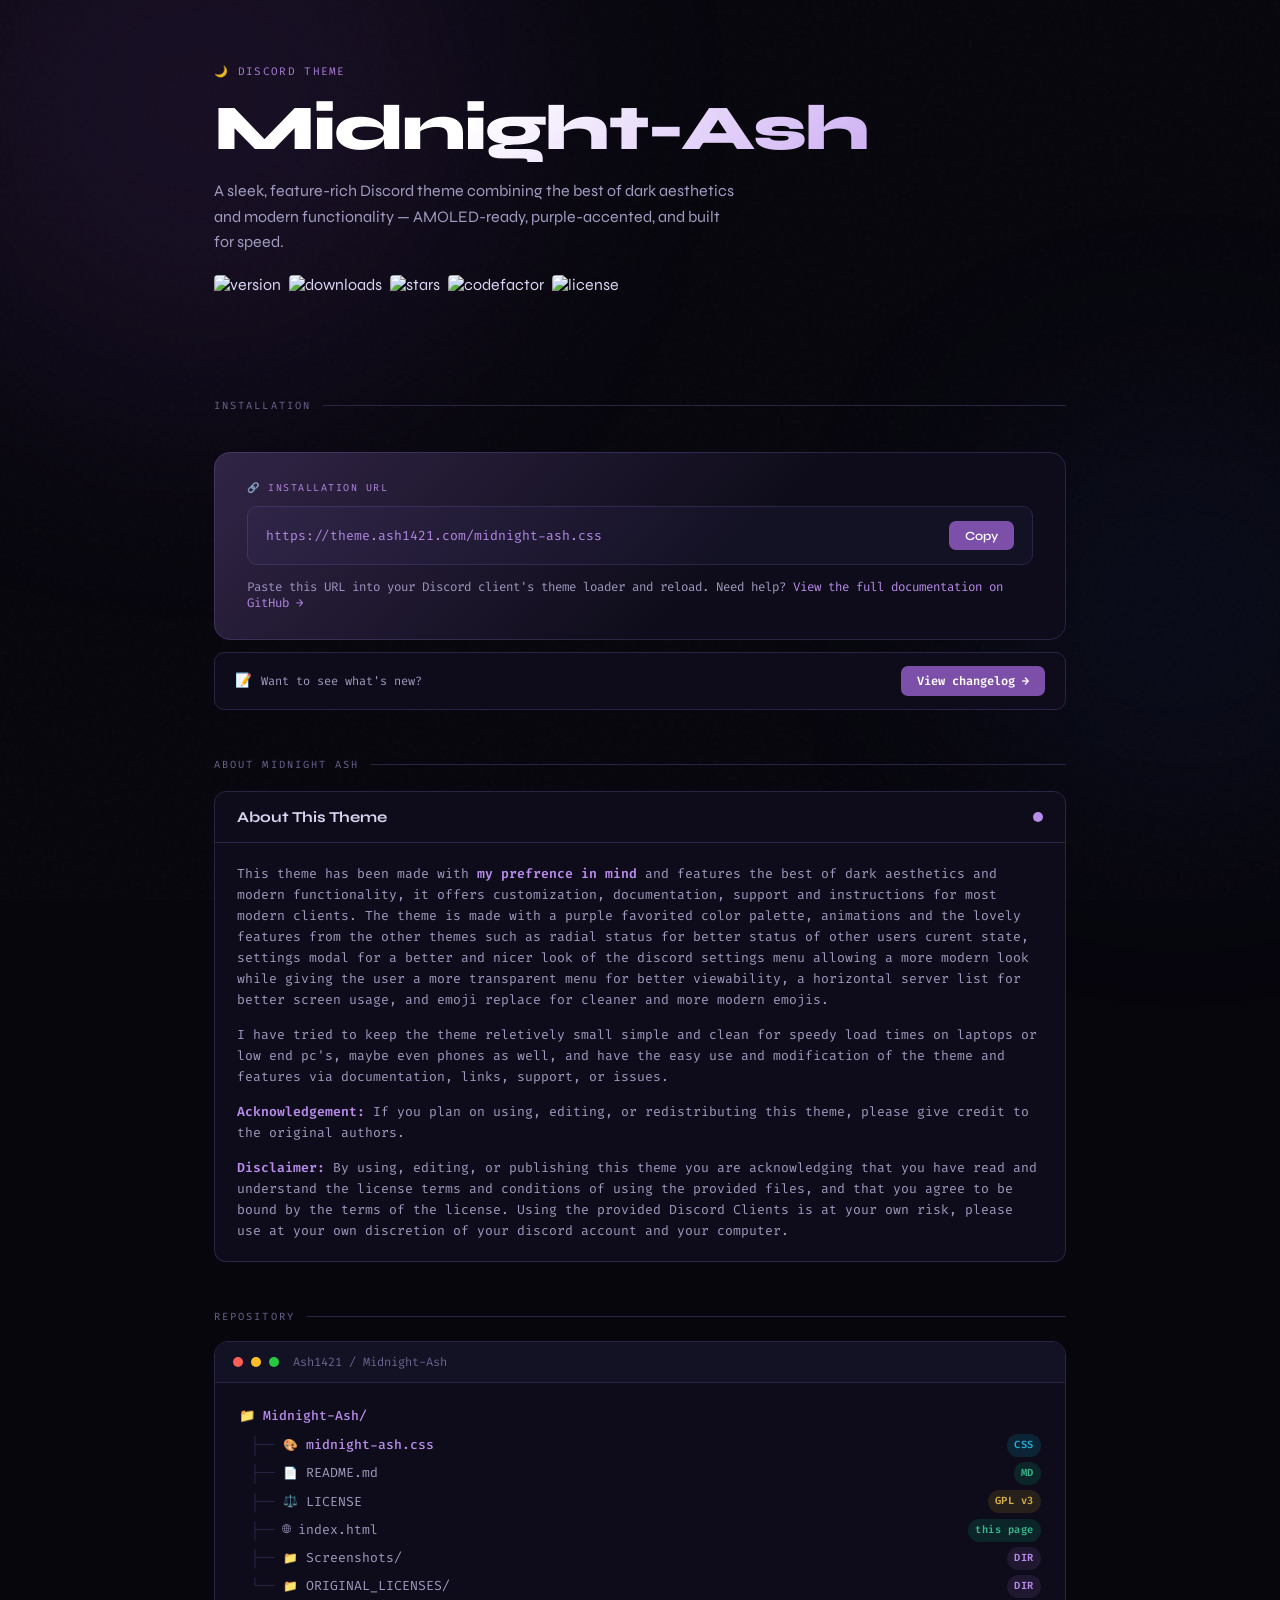
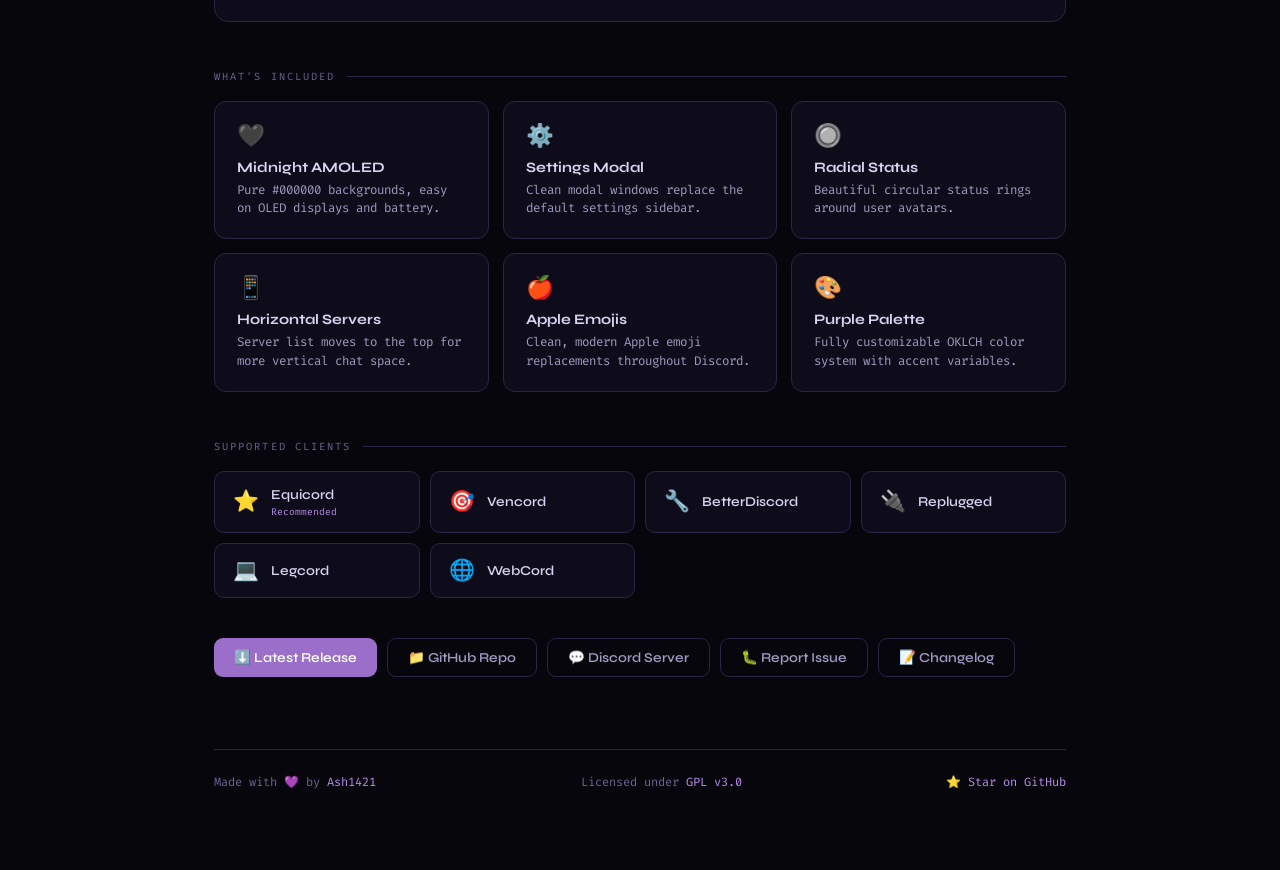
==== index.html @ 0a9e6f9b "Release - V5.8.31" ====
<!doctype html>
<html lang="en">
	<head>
		<meta charset="UTF-8" />
		<meta name="viewport" content="width=device-width, initial-scale=1.0" />
		<title>🌙 Midnight-Ash</title>
		<link rel="icon" type="image/ico" href="assets/favicon.ico" />
		<meta property="og:title" content="🌙 Midnight-Ash — Discord Theme" />
		<meta
			property="og:description"
			content="A sleek, feature-rich Discord theme combining the best of dark aesthetics and modern functionality."
		/>
		<meta name="theme-color" content="#7c50a8" />
		<link rel="preconnect" href="https://fonts.googleapis.com" />
		<link
			href="https://fonts.googleapis.com/css2?family=Syne:wght@400;600;700;800&family=Fira+Code:wght@300;400;500&display=swap"
			rel="stylesheet"
		/>
		<link rel="stylesheet" href="assets/css/index.css" />
	</head>
	<body>
		<div class="glow-orb a"></div>
		<div class="glow-orb b"></div>

		<div class="wrap">
			<header>
				<span class="tag">🌙 Discord Theme</span>
				<h1>Midnight-Ash</h1>
				<p class="subtitle">
					A sleek, feature-rich Discord theme combining the best of dark
					aesthetics and modern functionality — AMOLED-ready, purple-accented,
					and built for speed.
				</p>
				<div class="badges">
					<img
						src="https://img.shields.io/github/v/release/Ash1421/Midnight-Ash?style=for-the-badge&label=Latest%20Version&labelColor=1c1917&color=6829B1&logo=github&logoColor=white"
						alt="version"
					/>
					<img
						src="https://img.shields.io/github/downloads/Ash1421/Midnight-Ash/total?style=for-the-badge&labelColor=1c1917&color=6829B1&label=Total%20Downloads&logo=github&logoColor=white"
						alt="downloads"
					/>
					<img
						src="https://img.shields.io/github/stars/Ash1421/Midnight-Ash?style=for-the-badge&labelColor=1c1917&color=6829B1&logo=github&logoColor=white"
						alt="stars"
					/>
					<img
						src="https://img.shields.io/codefactor/grade/github/ash1421/midnight-ash?style=for-the-badge&labelColor=1c1917&color=6829B1&logo=codefactor&logoColor=white"
						alt="codefactor"
					/>
					<img
						src="https://img.shields.io/badge/License-GPL%20v3.0-6829B1.svg?style=for-the-badge&labelColor=1c1917&logo=gnu&logoColor=white"
						alt="license"
					/>
				</div>
			</header>

			<div class="section-head">Installation</div>
			<div class="install-box">
				<div class="install-label">🔗 Installation URL</div>
				<div class="install-url">
					<code id="url-text">https://theme.ash1421.com/midnight-ash.css</code>
					<button class="copy-btn" id="copyBtn">Copy</button>
				</div>
				<p class="install-help">
					Paste this URL into your Discord client's theme loader and reload.
					Need help?
					<a href="https://github.com/Ash1421/Midnight-Ash" target="_blank"
						>View the full documentation on GitHub →</a
					>
				</p>
			</div>

			<div class="changelog-strip">
				<div class="changelog-strip-left">
					<span class="icon">📝</span>
					<span>Want to see what's new?</span>
				</div>
				<a
					class="changelog-btn"
					href="https://github.com/Ash1421/Midnight-Ash#-changelog"
					target="_blank"
					>View changelog →</a
				>
			</div>

			<div class="section-head">About Midnight Ash</div>
			<div class="about-card">
				<div class="about-header">
					<span>About This Theme</span>
					<div class="status-dot"></div>
				</div>
				<div class="about-body">
					<p>
						This theme has been made with <strong>my prefrence in mind</strong> and features the
						best of dark aesthetics and modern functionality, it offers
						customization, documentation, support and instructions for most
						modern clients. The theme is made with a purple favorited color
						palette, animations and the lovely features from the other
						themes such as radial status for better status of other users curent
						state, settings modal for a better and nicer look of the discord
						settings menu allowing a more modern look while giving the user a
						more transparent menu for better viewability, a horizontal server
						list for better screen usage, and emoji replace for cleaner and more
						modern emojis.
					</p>
					<p>
						I have tried to keep the theme reletively small simple and clean for
						speedy load times on laptops or low end pc's, maybe even phones as
						well, and have the easy use and modification of the theme and
						features via documentation, links, support, or issues.
					</p>
					<p>
						<strong>Acknowledgement:</strong> If you plan on using, editing, or
						redistributing this theme, please give credit to the original
						authors.
					</p>
					<p>
						<strong>Disclaimer:</strong> By using, editing, or publishing this
						theme you are acknowledging that you have read and understand the
						license terms and conditions of using the provided files, and that
						you agree to be bound by the terms of the license. Using the
						provided Discord Clients is at your own risk, please use at your own
						discretion of your discord account and your computer.
					</p>
				</div>
			</div>

			<div class="section-head">Repository</div>
			<div class="filetree">
				<div class="filetree-bar">
					<div class="dot r"></div>
					<div class="dot y"></div>
					<div class="dot g"></div>
					<span class="filetree-title">Ash1421 / Midnight-Ash</span>
				</div>
				<div class="tree">
					<div class="tree-root">📁 Midnight-Ash/</div>
					<div class="tree-indent">
						<div class="tree-item file-main">
							<span class="tree-line">├──</span>
							<span class="icon">🎨</span>
							<a
								href="https://theme.ash1421.com/midnight-ash.css"
								target="_blank"
								>midnight-ash.css</a
							>
							<span class="file-badge css">CSS</span>
						</div>
						<div class="tree-item">
							<span class="tree-line">├──</span>
							<span class="icon">📄</span>
							<a
								href="https://github.com/Ash1421/Midnight-Ash/blob/main/README.md"
								target="_blank"
								>README.md</a
							>
							<span class="file-badge md">MD</span>
						</div>
						<div class="tree-item">
							<span class="tree-line">├──</span>
							<span class="icon">⚖️</span>
							<a
								href="https://github.com/Ash1421/Midnight-Ash/blob/main/LICENSE"
								target="_blank"
								>LICENSE</a
							>
							<span class="file-badge txt">GPL v3</span>
						</div>
						<div class="tree-item">
							<span class="tree-line">├──</span>
							<span class="icon">🌐</span>
							<span>index.html</span>
							<span class="file-badge md">this page</span>
						</div>
						<div class="tree-item">
							<span class="tree-line">├──</span>
							<span class="icon">📁</span>
							<a
								href="https://github.com/Ash1421/Midnight-Ash/tree/main/Screenshots"
								target="_blank"
								>Screenshots/</a
							>
							<span class="file-badge dir">DIR</span>
						</div>
						<div class="tree-item">
							<span class="tree-line">└──</span>
							<span class="icon">📁</span>
							<a
								href="https://github.com/Ash1421/Midnight-Ash/tree/main/ORIGINAL_LICENSES"
								target="_blank"
								>ORIGINAL_LICENSES/</a
							>
							<span class="file-badge dir">DIR</span>
						</div>
					</div>
				</div>
			</div>

			<div class="section-head">What's Included</div>
			<div class="features">
				<div class="feature-card">
					<div class="feature-icon">🖤</div>
					<div class="feature-name">Midnight AMOLED</div>
					<div class="feature-desc">
						Pure #000000 backgrounds, easy on OLED displays and battery.
					</div>
				</div>
				<div class="feature-card">
					<div class="feature-icon">⚙️</div>
					<div class="feature-name">Settings Modal</div>
					<div class="feature-desc">
						Clean modal windows replace the default settings sidebar.
					</div>
				</div>
				<div class="feature-card">
					<div class="feature-icon">🔘</div>
					<div class="feature-name">Radial Status</div>
					<div class="feature-desc">
						Beautiful circular status rings around user avatars.
					</div>
				</div>
				<div class="feature-card">
					<div class="feature-icon">📱</div>
					<div class="feature-name">Horizontal Servers</div>
					<div class="feature-desc">
						Server list moves to the top for more vertical chat space.
					</div>
				</div>
				<div class="feature-card">
					<div class="feature-icon">🍎</div>
					<div class="feature-name">Apple Emojis</div>
					<div class="feature-desc">
						Clean, modern Apple emoji replacements throughout Discord.
					</div>
				</div>
				<div class="feature-card">
					<div class="feature-icon">🎨</div>
					<div class="feature-name">Purple Palette</div>
					<div class="feature-desc">
						Fully customizable OKLCH color system with accent variables.
					</div>
				</div>
			</div>

			<div class="section-head">Supported Clients</div>
			<div class="clients">
				<a class="client-card" href="https://equicord.org/" target="_blank">
					<span class="client-icon">⭐</span>
					<div>
						<div class="client-name">Equicord</div>
						<div class="client-rec">Recommended</div>
					</div>
				</a>
				<a class="client-card" href="https://vencord.dev/" target="_blank">
					<span class="client-icon">🎯</span>
					<div>
						<div class="client-name">Vencord</div>
					</div>
				</a>
				<a
					class="client-card"
					href="https://betterdiscord.app/"
					target="_blank"
				>
					<span class="client-icon">🔧</span>
					<div>
						<div class="client-name">BetterDiscord</div>
					</div>
				</a>
				<a class="client-card" href="https://replugged.dev/" target="_blank">
					<span class="client-icon">🔌</span>
					<div>
						<div class="client-name">Replugged</div>
					</div>
				</a>
				<a class="client-card" href="https://legcord.app/" target="_blank">
					<span class="client-icon">💻</span>
					<div>
						<div class="client-name">Legcord</div>
					</div>
				</a>
				<a
					class="client-card"
					href="https://github.com/SpacingBat3/WebCord"
					target="_blank"
				>
					<span class="client-icon">🌐</span>
					<div>
						<div class="client-name">WebCord</div>
					</div>
				</a>
			</div>

			<div class="links">
				<a
					class="btn primary"
					href="https://github.com/Ash1421/Midnight-Ash/releases/latest"
					>⬇️ Latest Release</a
				>
				<a class="btn ghost" href="https://github.com/Ash1421/Midnight-Ash"
					>📁 GitHub Repo</a
				>
				<a class="btn ghost" href="https://rb.ash1421.com/discord"
					>💬 Discord Server</a
				>
				<a
					class="btn ghost"
					href="https://github.com/Ash1421/Midnight-Ash/issues/new"
					>🐛 Report Issue</a
				>
				<a
					class="btn ghost"
					href="https://github.com/Ash1421/Midnight-Ash#-changelog"
					>📝 Changelog</a
				>
			</div>

			<footer>
				<span
					>Made with 💜 by
					<a href="https://github.com/Ash1421">Ash1421</a></span
				>
				<span
					>Licensed under
					<a href="https://github.com/Ash1421/Midnight-Ash/blob/main/LICENSE"
						>GPL v3.0</a
					></span
				>
				<a href="https://github.com/Ash1421/Midnight-Ash">⭐ Star on GitHub</a>
			</footer>
		</div>

		<script src="assets/js/index.js"></script>
	</body>
</html>
---- assets/css/index.css ----
*,
*::before,
*::after {
	box-sizing: border-box;
	margin: 0;
	padding: 0;
}

:root {
	--bg: #07060d;
	--bg2: #0e0c1a;
	--bg3: #131124;
	--surface: #1a1730;
	--border: #2a2545;
	--p1: oklch(72% 0.14 305);
	--p2: oklch(62% 0.14 305);
	--p3: oklch(52% 0.14 305);
	--dim: #6b6490;
	--text: #d8d3f0;
	--text2: #a09bc0;
	--green: oklch(70% 0.13 165);
	--yellow: oklch(78% 0.13 88);
	--blue: oklch(70% 0.12 220);
}

html {
	scroll-behavior: smooth;
}

body {
	background: var(--bg);
	color: var(--text);
	font-family: "Syne", sans-serif;
	min-height: 100vh;
	overflow-x: hidden;
}

body::before {
	content: "";
	position: fixed;
	inset: 0;
	background-image: url("data:image/svg+xml,%3Csvg viewBox='0 0 256 256' xmlns='http://www.w3.org/2000/svg'%3E%3Cfilter id='n'%3E%3CfeTurbulence type='fractalNoise' baseFrequency='0.9' numOctaves='4' stitchTiles='stitch'/%3E%3C/filter%3E%3Crect width='100%25' height='100%25' filter='url(%23n)' opacity='0.04'/%3E%3C/svg%3E");
	pointer-events: none;
	z-index: 0;
	opacity: 0.6;
}

.glow-orb {
	position: fixed;
	border-radius: 50%;
	filter: blur(120px);
	pointer-events: none;
	z-index: 0;
}
.glow-orb.a {
	width: 600px;
	height: 600px;
	background: oklch(55% 0.18 305 / 0.12);
	top: -200px;
	left: -100px;
	animation: drift 14s ease-in-out infinite alternate;
}
.glow-orb.b {
	width: 400px;
	height: 400px;
	background: oklch(50% 0.15 260 / 0.08);
	bottom: 10%;
	right: -100px;
	animation: drift 18s ease-in-out infinite alternate-reverse;
}
@keyframes drift {
	from {
		transform: translate(0, 0);
	}
	to {
		transform: translate(40px, 30px);
	}
}

.wrap {
	position: relative;
	z-index: 1;
	max-width: 900px;
	margin: 0 auto;
	padding: 0 24px 80px;
}

header {
	padding: 64px 0 48px;
	display: flex;
	flex-direction: column;
	gap: 16px;
	animation: fadeUp 0.7s ease both;
}
.tag {
	font-family: "Fira Code", monospace;
	font-size: 11px;
	letter-spacing: 0.12em;
	color: var(--p1);
	text-transform: uppercase;
	opacity: 0.9;
}
h1 {
	font-size: clamp(2.4rem, 6vw, 4rem);
	font-weight: 800;
	line-height: 1.05;
	letter-spacing: -0.03em;
	background: linear-gradient(135deg, #fff 30%, var(--p1) 100%);
	-webkit-background-clip: text;
	-webkit-text-fill-color: transparent;
	background-clip: text;
}
.subtitle {
	color: var(--text2);
	font-size: 1rem;
	font-weight: 400;
	max-width: 520px;
	line-height: 1.6;
}

.badges {
	display: flex;
	flex-wrap: wrap;
	gap: 8px;
	margin-top: 4px;
	animation: fadeUp 0.7s 0.1s ease both;
}
.badges img {
	height: 28px;
	border-radius: 4px;
}

.install-box {
	background: var(--bg2);
	border: 1px solid var(--border);
	border-radius: 16px;
	padding: 28px 32px;
	margin: 40px 0 12px;
	position: relative;
	animation: fadeUp 0.7s 0.2s ease both;
}
.install-box::before {
	content: "";
	position: absolute;
	inset: -1px;
	border-radius: 16px;
	background: linear-gradient(135deg, var(--p2) 0%, transparent 60%);
	opacity: 0.25;
	pointer-events: none;
}
.install-label {
	font-family: "Fira Code", monospace;
	font-size: 10px;
	letter-spacing: 0.15em;
	color: var(--p1);
	text-transform: uppercase;
	margin-bottom: 12px;
}
.install-url {
	display: flex;
	align-items: center;
	gap: 12px;
	background: var(--bg3);
	border: 1px solid var(--border);
	border-radius: 10px;
	padding: 14px 18px;
}
.install-url code {
	font-family: "Fira Code", monospace;
	font-size: 0.82rem;
	color: var(--p1);
	flex: 1;
	word-break: break-all;
}
.copy-btn {
	background: var(--p3);
	color: #fff;
	border: none;
	border-radius: 7px;
	padding: 7px 16px;
	font-family: "Syne", sans-serif;
	font-size: 0.78rem;
	font-weight: 600;
	cursor: pointer;
	transition:
		background 0.2s,
		transform 0.1s;
	white-space: nowrap;
}
.copy-btn:hover {
	background: var(--p2);
	transform: translateY(-1px);
}
.copy-btn:active {
	transform: translateY(0);
}
.copy-btn.copied {
	background: var(--green);
}
.install-help {
	margin-top: 14px;
	font-size: 0.78rem;
	color: var(--text2);
	font-family: "Fira Code", monospace;
}
.install-help a {
	color: var(--p1);
	text-decoration: none;
}
.install-help a:hover {
	text-decoration: underline;
}

.changelog-strip {
	background: var(--bg2);
	border: 1px solid var(--border);
	border-radius: 10px;
	padding: 13px 20px;
	margin-bottom: 40px;
	display: flex;
	align-items: center;
	justify-content: space-between;
	gap: 12px;
	flex-wrap: wrap;
	animation: fadeUp 0.7s 0.22s ease both;
}
.changelog-strip-left {
	display: flex;
	align-items: center;
	gap: 9px;
	font-family: "Fira Code", monospace;
	font-size: 0.75rem;
	color: var(--text2);
}
.changelog-strip-left span.icon {
	font-size: 0.85rem;
}
.changelog-btn {
	background: var(--p3);
	color: #fff;
	border: none;
	border-radius: 7px;
	padding: 7px 16px;
	font-family: "Fira Code", monospace;
	font-size: 0.75rem;
	font-weight: 600;
	cursor: pointer;
	text-decoration: none;
	white-space: nowrap;
	transition:
		background 0.2s,
		transform 0.1s;
	display: inline-block;
}
.changelog-btn:hover {
	background: var(--p2);
	transform: translateY(-1px);
}
.changelog-btn:active {
	transform: translateY(0);
}

.section-head {
	font-size: 0.65rem;
	font-family: "Fira Code", monospace;
	letter-spacing: 0.2em;
	text-transform: uppercase;
	color: var(--dim);
	margin: 48px 0 18px;
	display: flex;
	align-items: center;
	gap: 12px;
}
.section-head::after {
	content: "";
	flex: 1;
	height: 1px;
	background: var(--border);
}

.filetree {
	background: var(--bg2);
	border: 1px solid var(--border);
	border-radius: 14px;
	overflow: hidden;
	animation: fadeUp 0.7s 0.25s ease both;
}
.filetree-bar {
	background: var(--bg3);
	border-bottom: 1px solid var(--border);
	padding: 12px 18px;
	display: flex;
	align-items: center;
	gap: 8px;
}
.dot {
	width: 10px;
	height: 10px;
	border-radius: 50%;
}
.dot.r {
	background: #ff5f57;
}
.dot.y {
	background: #ffbd2e;
}
.dot.g {
	background: #28c840;
}
.filetree-title {
	font-family: "Fira Code", monospace;
	font-size: 0.75rem;
	color: var(--dim);
	margin-left: 6px;
}
.tree {
	padding: 20px 24px;
	font-family: "Fira Code", monospace;
	font-size: 0.82rem;
	line-height: 2;
}
.tree-root {
	color: var(--p1);
	font-weight: 500;
	margin-bottom: 2px;
}
.tree-indent {
	padding-left: 12px;
}
.tree-item {
	display: flex;
	align-items: center;
	gap: 8px;
	padding: 1px 0;
	color: var(--text2);
	transition: color 0.15s;
}
.tree-item:hover {
	color: var(--text);
}
.tree-item .icon {
	font-size: 0.9em;
}
.tree-item.file-main {
	color: var(--p1);
	font-weight: 500;
}
.tree-line {
	color: var(--border);
	user-select: none;
}
.tree-item a {
	color: inherit;
	text-decoration: none;
}
.tree-item a:hover {
	text-decoration: underline;
}
.file-badge {
	font-size: 0.65rem;
	padding: 1px 7px;
	border-radius: 20px;
	margin-left: auto;
	font-weight: 600;
	letter-spacing: 0.05em;
}
.file-badge.css {
	background: oklch(55% 0.15 215 / 0.2);
	color: var(--blue);
}
.file-badge.md {
	background: oklch(55% 0.13 165 / 0.2);
	color: var(--green);
}
.file-badge.txt {
	background: oklch(55% 0.1 88 / 0.2);
	color: var(--yellow);
}
.file-badge.dir {
	background: oklch(55% 0.14 305 / 0.15);
	color: var(--p1);
}

.features {
	display: grid;
	grid-template-columns: repeat(auto-fill, minmax(240px, 1fr));
	gap: 14px;
	animation: fadeUp 0.7s 0.3s ease both;
}
.feature-card {
	background: var(--bg2);
	border: 1px solid var(--border);
	border-radius: 12px;
	padding: 20px 22px;
	transition:
		border-color 0.2s,
		transform 0.2s;
}
.feature-card:hover {
	border-color: var(--p3);
	transform: translateY(-2px);
}
.feature-icon {
	font-size: 1.4rem;
	margin-bottom: 10px;
}
.feature-name {
	font-weight: 700;
	font-size: 0.9rem;
	margin-bottom: 5px;
	color: var(--text);
}
.feature-desc {
	font-size: 0.78rem;
	color: var(--text2);
	line-height: 1.5;
	font-family: "Fira Code", monospace;
}

.clients {
	display: grid;
	grid-template-columns: repeat(auto-fill, minmax(200px, 1fr));
	gap: 10px;
	animation: fadeUp 0.7s 0.35s ease both;
}
.client-card {
	background: var(--bg2);
	border: 1px solid var(--border);
	border-radius: 10px;
	padding: 14px 18px;
	display: flex;
	align-items: center;
	gap: 12px;
	text-decoration: none;
	color: var(--text);
	transition:
		border-color 0.2s,
		background 0.2s;
}
.client-card:hover {
	border-color: var(--p3);
	background: var(--surface);
}
.client-icon {
	font-size: 1.3rem;
}
.client-name {
	font-size: 0.85rem;
	font-weight: 600;
}
.client-rec {
	font-family: "Fira Code", monospace;
	font-size: 0.6rem;
	color: var(--p1);
	margin-top: 2px;
}

.about-card {
	margin: 20px 0;
	animation: fadeUp 0.7s 0.38s ease both;
}
.about-header {
	background: var(--bg2);
	border: 1px solid var(--border);
	border-radius: 12px 12px 0 0;
	padding: 16px 22px;
	font-weight: 700;
	font-size: 0.95rem;
	color: var(--text);
	display: flex;
	align-items: center;
	justify-content: space-between;
}
.status-dot {
	width: 10px;
	height: 10px;
	border-radius: 50%;
	background: var(--p1);
	box-shadow: 0 0 0 0 var(--p1);
	animation: pulse 2s ease-out infinite;
}
@keyframes pulse {
	0% {
		box-shadow: 0 0 0 0 var(--p1);
	}
	50% {
		box-shadow: 0 0 0 8px rgba(125, 80, 168, 0);
	}
	100% {
		box-shadow: 0 0 0 0 rgba(125, 80, 168, 0);
	}
}
.about-body {
	background: var(--bg2);
	border: 1px solid var(--border);
	border-top: none;
	border-radius: 0 0 12px 12px;
	padding: 20px 22px;
}
.about-body p {
	font-size: 0.82rem;
	color: var(--text2);
	line-height: 1.6;
	margin-bottom: 14px;
	font-family: "Fira Code", monospace;
}
.about-body p:last-child {
	margin-bottom: 0;
}
.about-body strong {
	color: var(--p1);
	font-weight: 600;
}

.links {
	display: flex;
	flex-wrap: wrap;
	gap: 10px;
	margin-top: 40px;
	animation: fadeUp 0.7s 0.4s ease both;
}
.btn {
	display: inline-flex;
	align-items: center;
	gap: 8px;
	padding: 10px 20px;
	border-radius: 9px;
	font-size: 0.85rem;
	font-weight: 600;
	text-decoration: none;
	transition:
		opacity 0.2s,
		transform 0.15s;
}
.btn:hover {
	opacity: 0.85;
	transform: translateY(-1px);
}
.btn.primary {
	background: var(--p2);
	color: #fff;
}
.btn.ghost {
	background: transparent;
	border: 1px solid var(--border);
	color: var(--text2);
}
.btn.ghost:hover {
	border-color: var(--p3);
	color: var(--text);
}

footer {
	margin-top: 72px;
	padding-top: 24px;
	border-top: 1px solid var(--border);
	display: flex;
	align-items: center;
	justify-content: space-between;
	flex-wrap: wrap;
	gap: 12px;
	font-size: 0.75rem;
	color: var(--dim);
	font-family: "Fira Code", monospace;
	animation: fadeUp 0.7s 0.45s ease both;
}
footer a {
	color: var(--p1);
	text-decoration: none;
}
footer a:hover {
	text-decoration: underline;
}

@keyframes fadeUp {
	from {
		opacity: 0;
		transform: translateY(18px);
	}
	to {
		opacity: 1;
		transform: translateY(0);
	}
}

@media (max-width: 600px) {
	.install-url {
		flex-direction: column;
		align-items: flex-start;
	}
	.copy-btn {
		align-self: flex-end;
	}
	footer {
		flex-direction: column;
	}
}
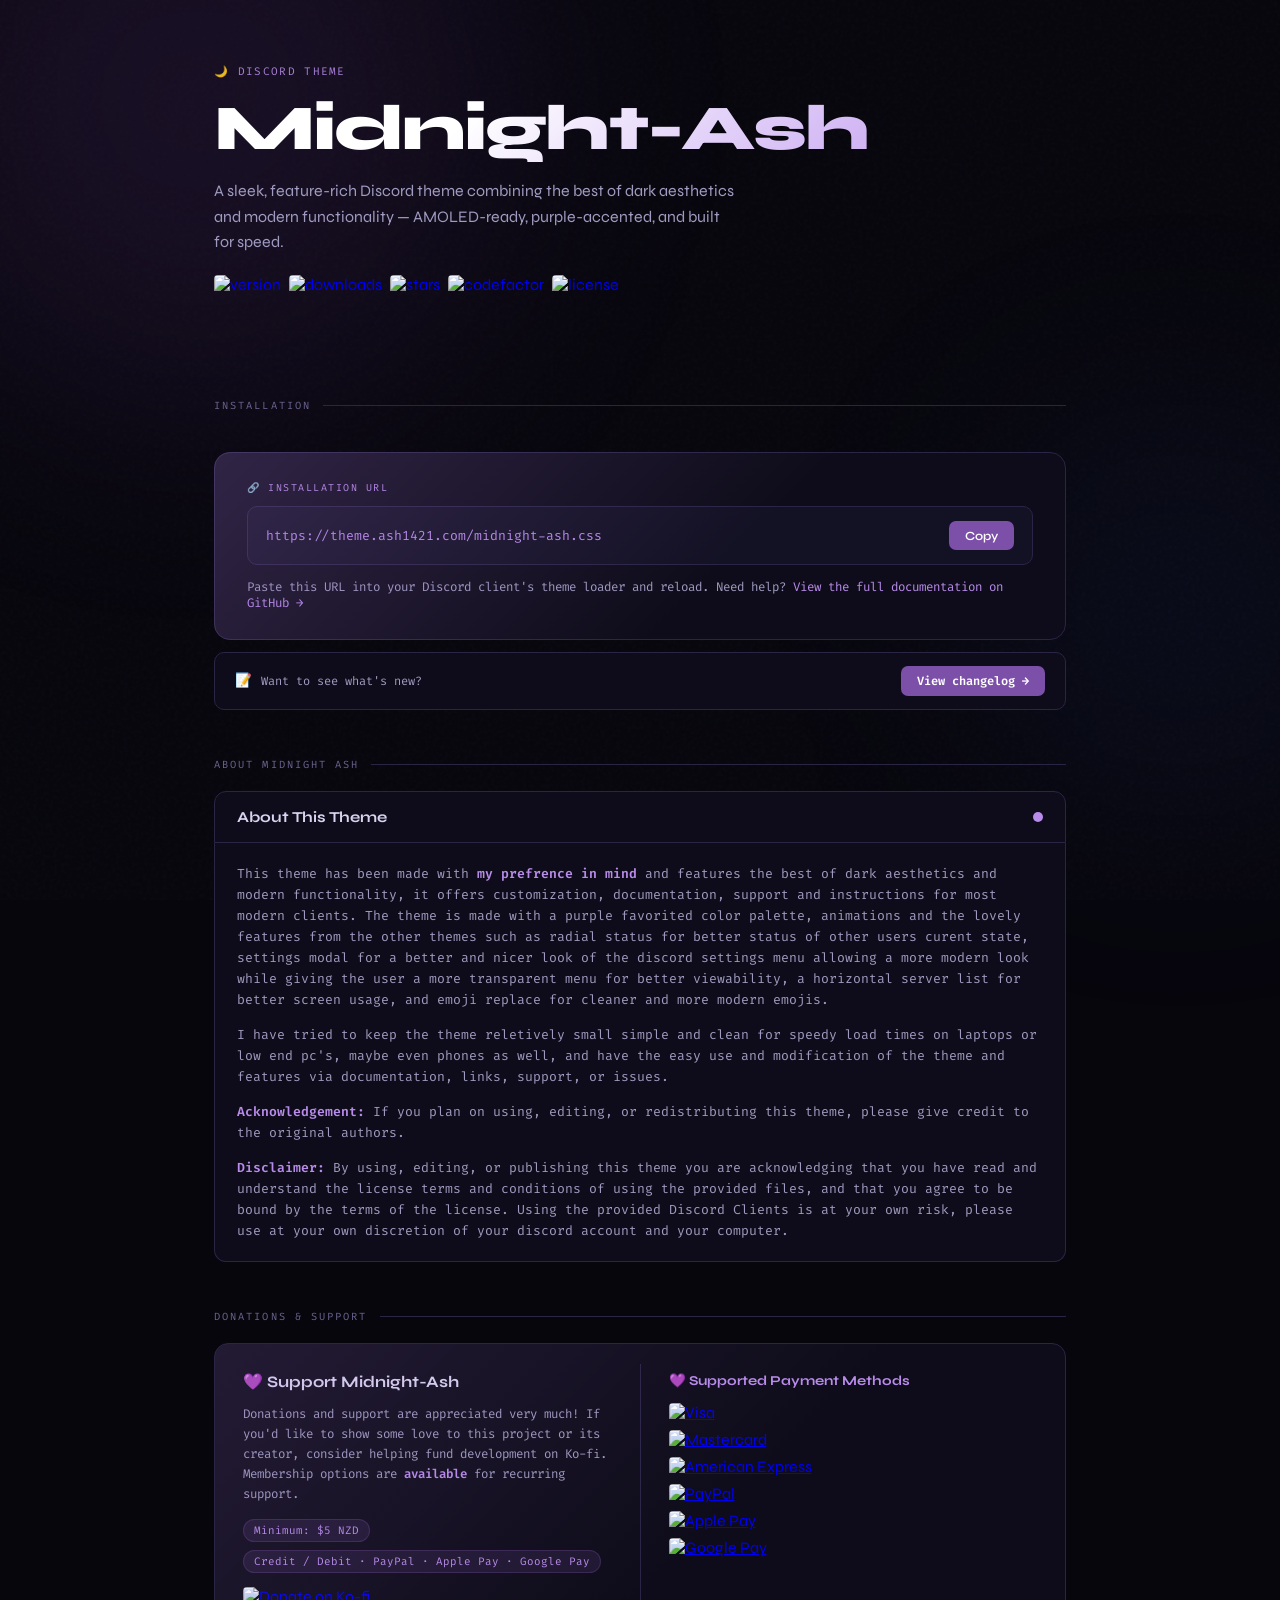
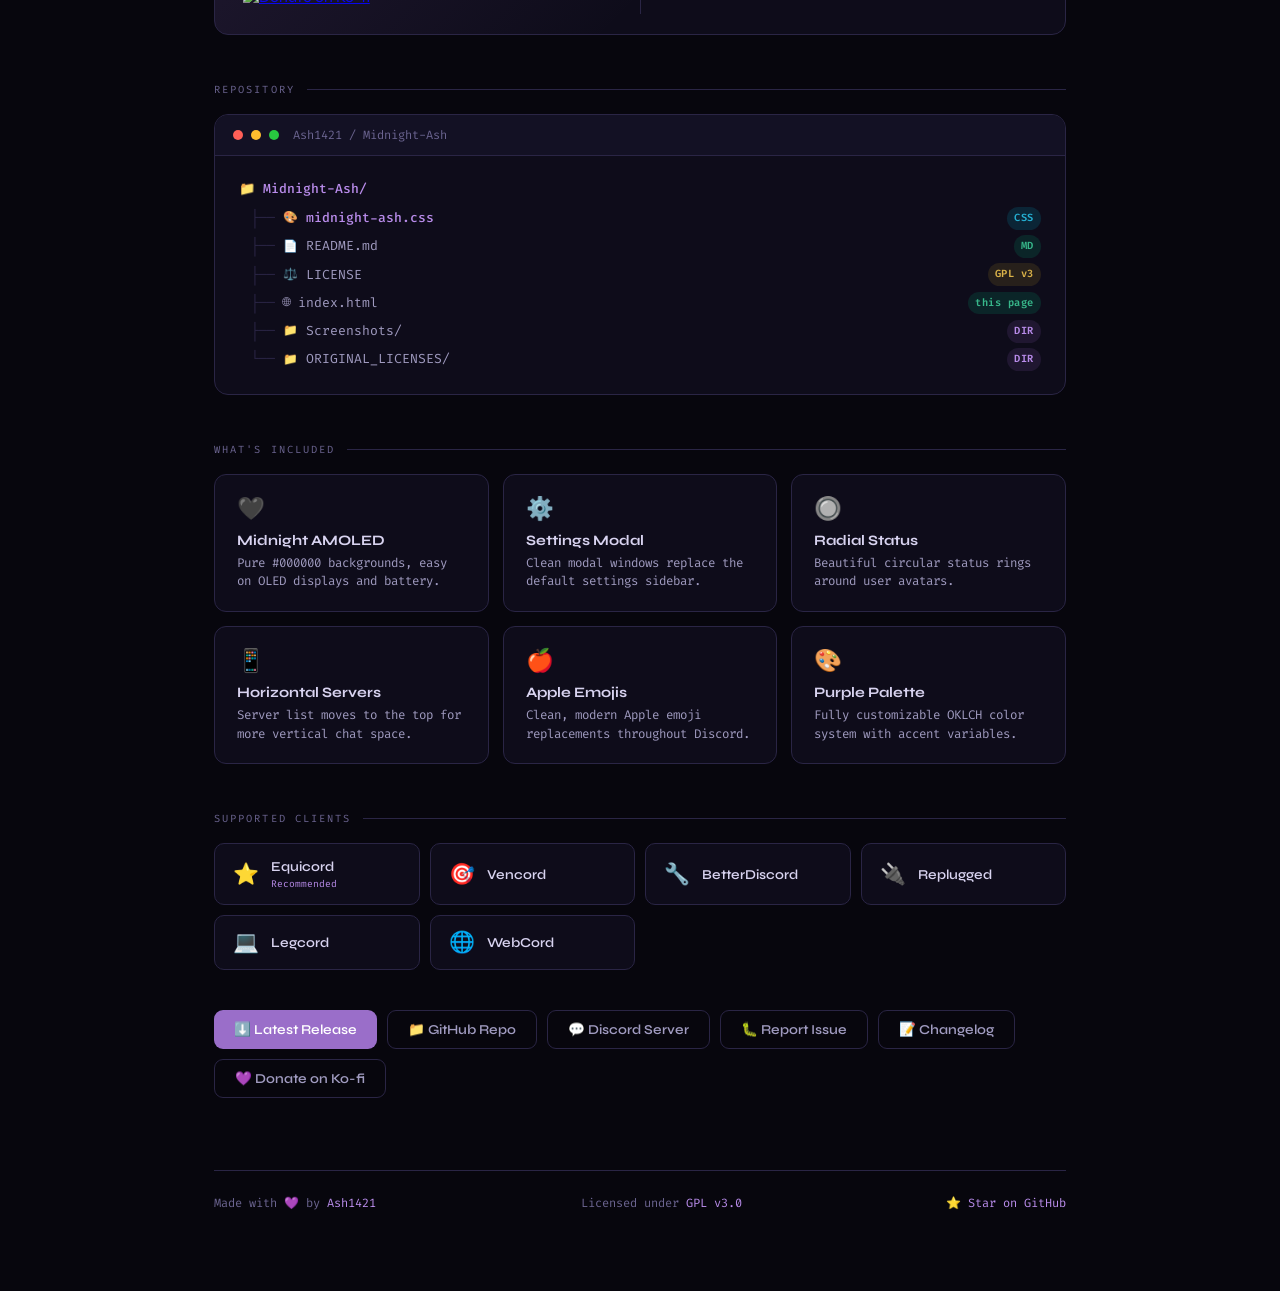
==== commit 52ccfee7: "Release - V5.8.34" ====
--- a/index.html
+++ b/index.html
@@ -16,7 +16,8 @@
 			href="https://fonts.googleapis.com/css2?family=Syne:wght@400;600;700;800&family=Fira+Code:wght@300;400;500&display=swap"
 			rel="stylesheet"
 		/>
-		<link rel="stylesheet" href="assets/css/index.css" />
+		<link rel="stylesheet" href="assets/css/style.css" />
+		<script src="assets/js/index.js" defer></script>
 	</head>
 	<body>
 		<div class="glow-orb a"></div>
@@ -32,26 +33,51 @@
 					and built for speed.
 				</p>
 				<div class="badges">
-					<img
-						src="https://img.shields.io/github/v/release/Ash1421/Midnight-Ash?style=for-the-badge&label=Latest%20Version&labelColor=1c1917&color=6829B1&logo=github&logoColor=white"
-						alt="version"
-					/>
-					<img
-						src="https://img.shields.io/github/downloads/Ash1421/Midnight-Ash/total?style=for-the-badge&labelColor=1c1917&color=6829B1&label=Total%20Downloads&logo=github&logoColor=white"
-						alt="downloads"
-					/>
-					<img
-						src="https://img.shields.io/github/stars/Ash1421/Midnight-Ash?style=for-the-badge&labelColor=1c1917&color=6829B1&logo=github&logoColor=white"
-						alt="stars"
-					/>
-					<img
-						src="https://img.shields.io/codefactor/grade/github/ash1421/midnight-ash?style=for-the-badge&labelColor=1c1917&color=6829B1&logo=codefactor&logoColor=white"
-						alt="codefactor"
-					/>
-					<img
-						src="https://img.shields.io/badge/License-GPL%20v3.0-6829B1.svg?style=for-the-badge&labelColor=1c1917&logo=gnu&logoColor=white"
-						alt="license"
-					/>
+					<a
+						href="https://github.com/Ash1421/Midnight-Ash/releases/latest"
+						target="_blank"
+					>
+						<img
+							src="https://img.shields.io/github/v/release/Ash1421/Midnight-Ash?style=for-the-badge&label=Latest%20Version&labelColor=1c1917&color=6829B1&logo=github&logoColor=white"
+							alt="version"
+						/>
+					</a>
+					<a
+						href="https://github.com/Ash1421/Midnight-Ash/releases"
+						target="_blank"
+					>
+						<img
+							src="https://img.shields.io/github/downloads/Ash1421/Midnight-Ash/total?style=for-the-badge&labelColor=1c1917&color=6829B1&label=Total%20Downloads&logo=github&logoColor=white"
+							alt="downloads"
+						/>
+					</a>
+					<a
+						href="https://github.com/Ash1421/Midnight-Ash/stargazers"
+						target="_blank"
+					>
+						<img
+							src="https://img.shields.io/github/stars/Ash1421/Midnight-Ash?style=for-the-badge&labelColor=1c1917&color=6829B1&logo=github&logoColor=white"
+							alt="stars"
+						/>
+					</a>
+					<a
+						href="https://www.codefactor.io/repository/github/ash1421/midnight-ash"
+						target="_blank"
+					>
+						<img
+							src="https://img.shields.io/codefactor/grade/github/ash1421/midnight-ash?style=for-the-badge&labelColor=1c1917&color=6829B1&logo=codefactor&logoColor=white"
+							alt="codefactor"
+						/>
+					</a>
+					<a
+						href="https://github.com/Ash1421/Midnight-Ash/blob/main/LICENSE"
+						target="_blank"
+					>
+						<img
+							src="https://img.shields.io/badge/License-GPL%20v3.0-6829B1.svg?style=for-the-badge&labelColor=1c1917&logo=gnu&logoColor=white"
+							alt="license"
+						/>
+					</a>
 				</div>
 			</header>
 
@@ -92,17 +118,17 @@
 				</div>
 				<div class="about-body">
 					<p>
-						This theme has been made with <strong>my prefrence in mind</strong> and features the
-						best of dark aesthetics and modern functionality, it offers
-						customization, documentation, support and instructions for most
-						modern clients. The theme is made with a purple favorited color
-						palette, animations and the lovely features from the other
-						themes such as radial status for better status of other users curent
-						state, settings modal for a better and nicer look of the discord
-						settings menu allowing a more modern look while giving the user a
-						more transparent menu for better viewability, a horizontal server
-						list for better screen usage, and emoji replace for cleaner and more
-						modern emojis.
+						This theme has been made with
+						<strong>my prefrence in mind</strong> and features the best of dark
+						aesthetics and modern functionality, it offers customization,
+						documentation, support and instructions for most modern clients. The
+						theme is made with a purple favorited color palette, animations and
+						the lovely features from the other themes such as radial status for
+						better status of other users curent state, settings modal for a
+						better and nicer look of the discord settings menu allowing a more
+						modern look while giving the user a more transparent menu for better
+						viewability, a horizontal server list for better screen usage, and
+						emoji replace for cleaner and more modern emojis.
 					</p>
 					<p>
 						I have tried to keep the theme reletively small simple and clean for
@@ -126,6 +152,83 @@
 				</div>
 			</div>
 
+			<div class="section-head">Donations &amp; Support</div>
+			<div class="donate-card">
+				<div class="donate-top">
+					<div class="donate-info">
+						<div class="donate-title">💜 Support Midnight-Ash</div>
+						<p class="donate-desc">
+							Donations and support are appreciated very much! If you'd like to
+							show some love to this project or its creator, consider helping
+							fund development on Ko-fi. Membership options are
+							<strong>available</strong> for recurring support.
+						</p>
+						<div class="donate-meta">
+							<span class="donate-pill">Minimum: $5 NZD</span>
+							<span class="donate-pill"
+								>Credit / Debit · PayPal · Apple Pay · Google Pay</span
+							>
+						</div>
+						<a href="https://kofi.ash1421.com" target="_blank" class="kofi-btn">
+							<img
+								src="https://img.shields.io/badge/Ko--fi-Donate-FF69B4?style=for-the-badge&logo=kofi&logoColor=white&labelColor=1c1917"
+								alt="Donate on Ko-fi"
+							/>
+						</a>
+					</div>
+
+					<div class="donate-divider"></div>
+
+					<div class="donate-methods">
+						<div class="donate-methods-title">💜 Supported Payment Methods</div>
+						<div class="donate-badges">
+							<a href="https://www.visa.co.nz/" target="_blank">
+								<img
+									src="https://img.shields.io/badge/Visa%20Credit%2FDebit-9C51E3?style=for-the-badge&logo=visa&logoColor=white&labelColor=1c1917"
+									alt="Visa"
+								/>
+							</a>
+							<a href="https://www.mastercard.co.nz/" target="_blank">
+								<img
+									src="https://img.shields.io/badge/Mastercard%20Credit%2FDebit-8F40E0?style=for-the-badge&logo=mastercard&logoColor=white&labelColor=1c1917"
+									alt="Mastercard"
+								/>
+							</a>
+							<a
+								href="https://www.americanexpress.com/newzealand/"
+								target="_blank"
+							>
+								<img
+									src="https://img.shields.io/badge/Amex%20%2F%20American%20Express-8433DD?style=for-the-badge&logo=american-express&logoColor=white&labelColor=1c1917"
+									alt="American Express"
+								/>
+							</a>
+							<a href="https://www.paypal.com/nz/" target="_blank">
+								<img
+									src="https://img.shields.io/badge/PayPal-Supported-7930DA?style=for-the-badge&logo=paypal&logoColor=white&labelColor=1c1917"
+									alt="PayPal"
+								/>
+							</a>
+							<a href="https://www.apple.com/nz/apple-pay/" target="_blank">
+								<img
+									src="https://img.shields.io/badge/Apple%20Pay-Supported-6F28D7?style=for-the-badge&logo=apple&logoColor=white&labelColor=1c1917"
+									alt="Apple Pay"
+								/>
+							</a>
+							<a
+								href="https://pay.google.com/intl/en_nz/about/"
+								target="_blank"
+							>
+								<img
+									src="https://img.shields.io/badge/Google%20Pay-Supported-6320D3?style=for-the-badge&logo=google-pay&logoColor=white&labelColor=1c1917"
+									alt="Google Pay"
+								/>
+							</a>
+						</div>
+					</div>
+				</div>
+			</div>
+
 			<div class="section-head">Repository</div>
 			<div class="filetree">
 				<div class="filetree-bar">
@@ -314,6 +417,9 @@
 					href="https://github.com/Ash1421/Midnight-Ash#-changelog"
 					>📝 Changelog</a
 				>
+				<a class="btn ghost" href="https://kofi.ash1421.com" target="_blank"
+					>💜 Donate on Ko-fi</a
+				>
 			</div>
 
 			<footer>
@@ -330,7 +436,5 @@
 				<a href="https://github.com/Ash1421/Midnight-Ash">⭐ Star on GitHub</a>
 			</footer>
 		</div>
-
-		<script src="assets/js/index.js"></script>
 	</body>
-</html>+</html>
--- a/assets/css/style.css
+++ b/assets/css/style.css
@@ -0,0 +1,725 @@
+*,
+*::before,
+*::after {
+	box-sizing: border-box;
+	margin: 0;
+	padding: 0;
+}
+
+:root {
+	--bg: #07060d;
+	--bg2: #0e0c1a;
+	--bg3: #131124;
+	--surface: #1a1730;
+	--border: #2a2545;
+	--p1: oklch(72% 0.14 305);
+	--p2: oklch(62% 0.14 305);
+	--p3: oklch(52% 0.14 305);
+	--dim: #6b6490;
+	--text: #d8d3f0;
+	--text2: #a09bc0;
+	--green: oklch(70% 0.13 165);
+	--yellow: oklch(78% 0.13 88);
+	--blue: oklch(70% 0.12 220);
+}
+
+html {
+	scroll-behavior: smooth;
+}
+
+body {
+	background: var(--bg);
+	color: var(--text);
+	font-family: "Syne", sans-serif;
+	min-height: 100vh;
+	overflow-x: hidden;
+}
+
+body::before {
+	content: "";
+	position: fixed;
+	inset: 0;
+	background-image: url("data:image/svg+xml,%3Csvg viewBox='0 0 256 256' xmlns='http://www.w3.org/2000/svg'%3E%3Cfilter id='n'%3E%3CfeTurbulence type='fractalNoise' baseFrequency='0.9' numOctaves='4' stitchTiles='stitch'/%3E%3C/filter%3E%3Crect width='100%25' height='100%25' filter='url(%23n)' opacity='0.04'/%3E%3C/svg%3E");
+	pointer-events: none;
+	z-index: 0;
+	opacity: 0.6;
+}
+
+.glow-orb {
+	position: fixed;
+	border-radius: 50%;
+	filter: blur(120px);
+	pointer-events: none;
+	z-index: 0;
+}
+.glow-orb.a {
+	width: 600px;
+	height: 600px;
+	background: oklch(55% 0.18 305 / 0.12);
+	top: -200px;
+	left: -100px;
+	animation: drift 14s ease-in-out infinite alternate;
+}
+.glow-orb.b {
+	width: 400px;
+	height: 400px;
+	background: oklch(50% 0.15 260 / 0.08);
+	bottom: 10%;
+	right: -100px;
+	animation: drift 18s ease-in-out infinite alternate-reverse;
+}
+@keyframes drift {
+	from {
+		transform: translate(0, 0);
+	}
+	to {
+		transform: translate(40px, 30px);
+	}
+}
+
+.wrap {
+	position: relative;
+	z-index: 1;
+	max-width: 900px;
+	margin: 0 auto;
+	padding: 0 24px 80px;
+}
+
+header {
+	padding: 64px 0 48px;
+	display: flex;
+	flex-direction: column;
+	gap: 16px;
+	animation: fadeUp 0.7s ease both;
+}
+.tag {
+	font-family: "Fira Code", monospace;
+	font-size: 11px;
+	letter-spacing: 0.12em;
+	color: var(--p1);
+	text-transform: uppercase;
+	opacity: 0.9;
+}
+h1 {
+	font-size: clamp(2.4rem, 6vw, 4rem);
+	font-weight: 800;
+	line-height: 1.05;
+	letter-spacing: -0.03em;
+	background: linear-gradient(135deg, #fff 30%, var(--p1) 100%);
+	-webkit-background-clip: text;
+	-webkit-text-fill-color: transparent;
+	background-clip: text;
+}
+.subtitle {
+	color: var(--text2);
+	font-size: 1rem;
+	font-weight: 400;
+	max-width: 520px;
+	line-height: 1.6;
+}
+
+.badges {
+	display: flex;
+	flex-wrap: wrap;
+	gap: 8px;
+	margin-top: 4px;
+	animation: fadeUp 0.7s 0.1s ease both;
+}
+.badges img {
+	height: 28px;
+	border-radius: 4px;
+}
+
+.install-box {
+	background: var(--bg2);
+	border: 1px solid var(--border);
+	border-radius: 16px;
+	padding: 28px 32px;
+	margin: 40px 0 12px;
+	position: relative;
+	animation: fadeUp 0.7s 0.2s ease both;
+}
+.install-box::before {
+	content: "";
+	position: absolute;
+	inset: -1px;
+	border-radius: 16px;
+	background: linear-gradient(135deg, var(--p2) 0%, transparent 60%);
+	opacity: 0.25;
+	pointer-events: none;
+}
+.install-label {
+	font-family: "Fira Code", monospace;
+	font-size: 10px;
+	letter-spacing: 0.15em;
+	color: var(--p1);
+	text-transform: uppercase;
+	margin-bottom: 12px;
+}
+.install-url {
+	display: flex;
+	align-items: center;
+	gap: 12px;
+	background: var(--bg3);
+	border: 1px solid var(--border);
+	border-radius: 10px;
+	padding: 14px 18px;
+}
+.install-url code {
+	font-family: "Fira Code", monospace;
+	font-size: 0.82rem;
+	color: var(--p1);
+	flex: 1;
+	word-break: break-all;
+}
+.copy-btn {
+	background: var(--p3);
+	color: #fff;
+	border: none;
+	border-radius: 7px;
+	padding: 7px 16px;
+	font-family: "Syne", sans-serif;
+	font-size: 0.78rem;
+	font-weight: 600;
+	cursor: pointer;
+	transition:
+		background 0.2s,
+		transform 0.1s;
+	white-space: nowrap;
+}
+.copy-btn:hover {
+	background: var(--p2);
+	transform: translateY(-1px);
+}
+.copy-btn:active {
+	transform: translateY(0);
+}
+.copy-btn.copied {
+	background: var(--green);
+}
+.install-help {
+	margin-top: 14px;
+	font-size: 0.78rem;
+	color: var(--text2);
+	font-family: "Fira Code", monospace;
+}
+.install-help a {
+	color: var(--p1);
+	text-decoration: none;
+}
+.install-help a:hover {
+	text-decoration: underline;
+}
+
+.changelog-strip {
+	background: var(--bg2);
+	border: 1px solid var(--border);
+	border-radius: 10px;
+	padding: 13px 20px;
+	margin-bottom: 40px;
+	display: flex;
+	align-items: center;
+	justify-content: space-between;
+	gap: 12px;
+	flex-wrap: wrap;
+	animation: fadeUp 0.7s 0.22s ease both;
+}
+.changelog-strip-left {
+	display: flex;
+	align-items: center;
+	gap: 9px;
+	font-family: "Fira Code", monospace;
+	font-size: 0.75rem;
+	color: var(--text2);
+}
+.changelog-strip-left span.icon {
+	font-size: 0.85rem;
+}
+.changelog-btn {
+	background: var(--p3);
+	color: #fff;
+	border: none;
+	border-radius: 7px;
+	padding: 7px 16px;
+	font-family: "Fira Code", monospace;
+	font-size: 0.75rem;
+	font-weight: 600;
+	cursor: pointer;
+	text-decoration: none;
+	white-space: nowrap;
+	transition:
+		background 0.2s,
+		transform 0.1s;
+	display: inline-block;
+}
+.changelog-btn:hover {
+	background: var(--p2);
+	transform: translateY(-1px);
+}
+.changelog-btn:active {
+	transform: translateY(0);
+}
+
+.section-head {
+	font-size: 0.65rem;
+	font-family: "Fira Code", monospace;
+	letter-spacing: 0.2em;
+	text-transform: uppercase;
+	color: var(--dim);
+	margin: 48px 0 18px;
+	display: flex;
+	align-items: center;
+	gap: 12px;
+}
+.section-head::after {
+	content: "";
+	flex: 1;
+	height: 1px;
+	background: var(--border);
+}
+
+.filetree {
+	background: var(--bg2);
+	border: 1px solid var(--border);
+	border-radius: 14px;
+	overflow: hidden;
+	animation: fadeUp 0.7s 0.25s ease both;
+}
+.filetree-bar {
+	background: var(--bg3);
+	border-bottom: 1px solid var(--border);
+	padding: 12px 18px;
+	display: flex;
+	align-items: center;
+	gap: 8px;
+}
+.dot {
+	width: 10px;
+	height: 10px;
+	border-radius: 50%;
+}
+.dot.r {
+	background: #ff5f57;
+}
+.dot.y {
+	background: #ffbd2e;
+}
+.dot.g {
+	background: #28c840;
+}
+.filetree-title {
+	font-family: "Fira Code", monospace;
+	font-size: 0.75rem;
+	color: var(--dim);
+	margin-left: 6px;
+}
+.tree {
+	padding: 20px 24px;
+	font-family: "Fira Code", monospace;
+	font-size: 0.82rem;
+	line-height: 2;
+}
+.tree-root {
+	color: var(--p1);
+	font-weight: 500;
+	margin-bottom: 2px;
+}
+.tree-indent {
+	padding-left: 12px;
+}
+.tree-item {
+	display: flex;
+	align-items: center;
+	gap: 8px;
+	padding: 1px 0;
+	color: var(--text2);
+	transition: color 0.15s;
+}
+.tree-item:hover {
+	color: var(--text);
+}
+.tree-item .icon {
+	font-size: 0.9em;
+}
+.tree-item.file-main {
+	color: var(--p1);
+	font-weight: 500;
+}
+.tree-line {
+	color: var(--border);
+	user-select: none;
+}
+.tree-item a {
+	color: inherit;
+	text-decoration: none;
+}
+.tree-item a:hover {
+	text-decoration: underline;
+}
+.file-badge {
+	font-size: 0.65rem;
+	padding: 1px 7px;
+	border-radius: 20px;
+	margin-left: auto;
+	font-weight: 600;
+	letter-spacing: 0.05em;
+}
+.file-badge.css {
+	background: oklch(55% 0.15 215 / 0.2);
+	color: var(--blue);
+}
+.file-badge.md {
+	background: oklch(55% 0.13 165 / 0.2);
+	color: var(--green);
+}
+.file-badge.txt {
+	background: oklch(55% 0.1 88 / 0.2);
+	color: var(--yellow);
+}
+.file-badge.dir {
+	background: oklch(55% 0.14 305 / 0.15);
+	color: var(--p1);
+}
+
+.features {
+	display: grid;
+	grid-template-columns: repeat(auto-fill, minmax(240px, 1fr));
+	gap: 14px;
+	animation: fadeUp 0.7s 0.3s ease both;
+}
+.feature-card {
+	background: var(--bg2);
+	border: 1px solid var(--border);
+	border-radius: 12px;
+	padding: 20px 22px;
+	transition:
+		border-color 0.2s,
+		transform 0.2s;
+}
+.feature-card:hover {
+	border-color: var(--p3);
+	transform: translateY(-2px);
+}
+.feature-icon {
+	font-size: 1.4rem;
+	margin-bottom: 10px;
+}
+.feature-name {
+	font-weight: 700;
+	font-size: 0.9rem;
+	margin-bottom: 5px;
+	color: var(--text);
+}
+.feature-desc {
+	font-size: 0.78rem;
+	color: var(--text2);
+	line-height: 1.5;
+	font-family: "Fira Code", monospace;
+}
+
+.clients {
+	display: grid;
+	grid-template-columns: repeat(auto-fill, minmax(200px, 1fr));
+	gap: 10px;
+	animation: fadeUp 0.7s 0.35s ease both;
+}
+.client-card {
+	background: var(--bg2);
+	border: 1px solid var(--border);
+	border-radius: 10px;
+	padding: 14px 18px;
+	display: flex;
+	align-items: center;
+	gap: 12px;
+	text-decoration: none;
+	color: var(--text);
+	transition:
+		border-color 0.2s,
+		background 0.2s;
+}
+.client-card:hover {
+	border-color: var(--p3);
+	background: var(--surface);
+}
+.client-icon {
+	font-size: 1.3rem;
+}
+.client-name {
+	font-size: 0.85rem;
+	font-weight: 600;
+}
+.client-rec {
+	font-family: "Fira Code", monospace;
+	font-size: 0.6rem;
+	color: var(--p1);
+	margin-top: 2px;
+}
+
+.about-card {
+	margin: 20px 0;
+	animation: fadeUp 0.7s 0.38s ease both;
+}
+.about-header {
+	background: var(--bg2);
+	border: 1px solid var(--border);
+	border-radius: 12px 12px 0 0;
+	padding: 16px 22px;
+	font-weight: 700;
+	font-size: 0.95rem;
+	color: var(--text);
+	display: flex;
+	align-items: center;
+	justify-content: space-between;
+}
+.status-dot {
+	width: 10px;
+	height: 10px;
+	border-radius: 50%;
+	background: var(--p1);
+	box-shadow: 0 0 0 0 var(--p1);
+	animation: pulse 2s ease-out infinite;
+}
+@keyframes pulse {
+	0% {
+		box-shadow: 0 0 0 0 var(--p1);
+	}
+	50% {
+		box-shadow: 0 0 0 8px rgba(125, 80, 168, 0);
+	}
+	100% {
+		box-shadow: 0 0 0 0 rgba(125, 80, 168, 0);
+	}
+}
+.about-body {
+	background: var(--bg2);
+	border: 1px solid var(--border);
+	border-top: none;
+	border-radius: 0 0 12px 12px;
+	padding: 20px 22px;
+}
+.about-body p {
+	font-size: 0.82rem;
+	color: var(--text2);
+	line-height: 1.6;
+	margin-bottom: 14px;
+	font-family: "Fira Code", monospace;
+}
+.about-body p:last-child {
+	margin-bottom: 0;
+}
+.about-body strong {
+	color: var(--p1);
+	font-weight: 600;
+}
+
+.links {
+	display: flex;
+	flex-wrap: wrap;
+	gap: 10px;
+	margin-top: 40px;
+	animation: fadeUp 0.7s 0.4s ease both;
+}
+.btn {
+	display: inline-flex;
+	align-items: center;
+	gap: 8px;
+	padding: 10px 20px;
+	border-radius: 9px;
+	font-size: 0.85rem;
+	font-weight: 600;
+	text-decoration: none;
+	transition:
+		opacity 0.2s,
+		transform 0.15s;
+}
+.btn:hover {
+	opacity: 0.85;
+	transform: translateY(-1px);
+}
+.btn.primary {
+	background: var(--p2);
+	color: #fff;
+}
+.btn.ghost {
+	background: transparent;
+	border: 1px solid var(--border);
+	color: var(--text2);
+}
+.btn.ghost:hover {
+	border-color: var(--p3);
+	color: var(--text);
+}
+
+footer {
+	margin-top: 72px;
+	padding-top: 24px;
+	border-top: 1px solid var(--border);
+	display: flex;
+	align-items: center;
+	justify-content: space-between;
+	flex-wrap: wrap;
+	gap: 12px;
+	font-size: 0.75rem;
+	color: var(--dim);
+	font-family: "Fira Code", monospace;
+	animation: fadeUp 0.7s 0.45s ease both;
+}
+footer a {
+	color: var(--p1);
+	text-decoration: none;
+}
+footer a:hover {
+	text-decoration: underline;
+}
+
+@keyframes fadeUp {
+	from {
+		opacity: 0;
+		transform: translateY(18px);
+	}
+	to {
+		opacity: 1;
+		transform: translateY(0);
+	}
+}
+
+@media (max-width: 600px) {
+	.install-url {
+		flex-direction: column;
+		align-items: flex-start;
+	}
+	.copy-btn {
+		align-self: flex-end;
+	}
+	footer {
+		flex-direction: column;
+	}
+}
+
+.donate-card {
+	background: var(--bg2);
+	border: 1px solid var(--border);
+	border-radius: 14px;
+	overflow: hidden;
+	margin: 20px 0;
+	position: relative;
+	animation: fadeUp 0.7s 0.38s ease both;
+}
+.donate-card::before {
+	content: "";
+	position: absolute;
+	inset: -1px;
+	border-radius: 14px;
+	background: linear-gradient(135deg, var(--p2) 0%, transparent 60%);
+	opacity: 0.15;
+	pointer-events: none;
+}
+.donate-top {
+	display: grid;
+	grid-template-columns: 1fr auto 1fr;
+	gap: 0;
+}
+.donate-info {
+	padding: 28px 28px 28px 28px;
+	display: flex;
+	flex-direction: column;
+	gap: 14px;
+}
+.donate-title {
+	font-size: 1rem;
+	font-weight: 700;
+	color: var(--text);
+}
+.donate-desc {
+	font-family: "Fira Code", monospace;
+	font-size: 0.78rem;
+	color: var(--text2);
+	line-height: 1.6;
+}
+.donate-desc strong {
+	color: var(--p1);
+	font-weight: 600;
+}
+.donate-meta {
+	display: flex;
+	flex-wrap: wrap;
+	gap: 8px;
+}
+.donate-pill {
+	font-family: "Fira Code", monospace;
+	font-size: 0.68rem;
+	background: oklch(55% 0.14 305 / 0.15);
+	color: var(--p1);
+	padding: 3px 10px;
+	border-radius: 20px;
+	border: 1px solid oklch(55% 0.14 305 / 0.25);
+	white-space: nowrap;
+}
+.kofi-btn img {
+	height: 28px;
+	border-radius: 4px;
+	transition:
+		opacity 0.2s,
+		transform 0.15s;
+}
+.kofi-btn:hover img {
+	opacity: 0.85;
+	transform: translateY(-1px);
+}
+.donate-divider {
+	width: 1px;
+	background: var(--border);
+	margin: 20px 0;
+}
+.donate-methods {
+	padding: 28px 28px 28px 28px;
+	display: flex;
+	flex-direction: column;
+	gap: 14px;
+}
+.donate-methods-title {
+	font-size: 0.85rem;
+	font-weight: 700;
+	color: var(--p1);
+}
+.donate-badges {
+	display: flex;
+	flex-direction: column;
+	gap: 8px;
+	align-items: flex-start;
+}
+.donate-badges a img {
+	height: 26px;
+	border-radius: 4px;
+	transition:
+		opacity 0.2s,
+		transform 0.15s;
+}
+.donate-badges a:hover img {
+	opacity: 0.85;
+	transform: translateY(-1px);
+}
+
+@media (max-width: 680px) {
+	.donate-top {
+		grid-template-columns: 1fr;
+	}
+	.donate-divider {
+		width: auto;
+		height: 1px;
+		margin: 0 20px;
+	}
+}
+
+.badges a {
+	display: inline-flex;
+	text-decoration: none;
+	border-radius: 4px;
+	transition:
+		opacity 0.2s,
+		transform 0.15s;
+}
+.badges a:hover {
+	opacity: 0.82;
+	transform: translateY(-2px);
+}
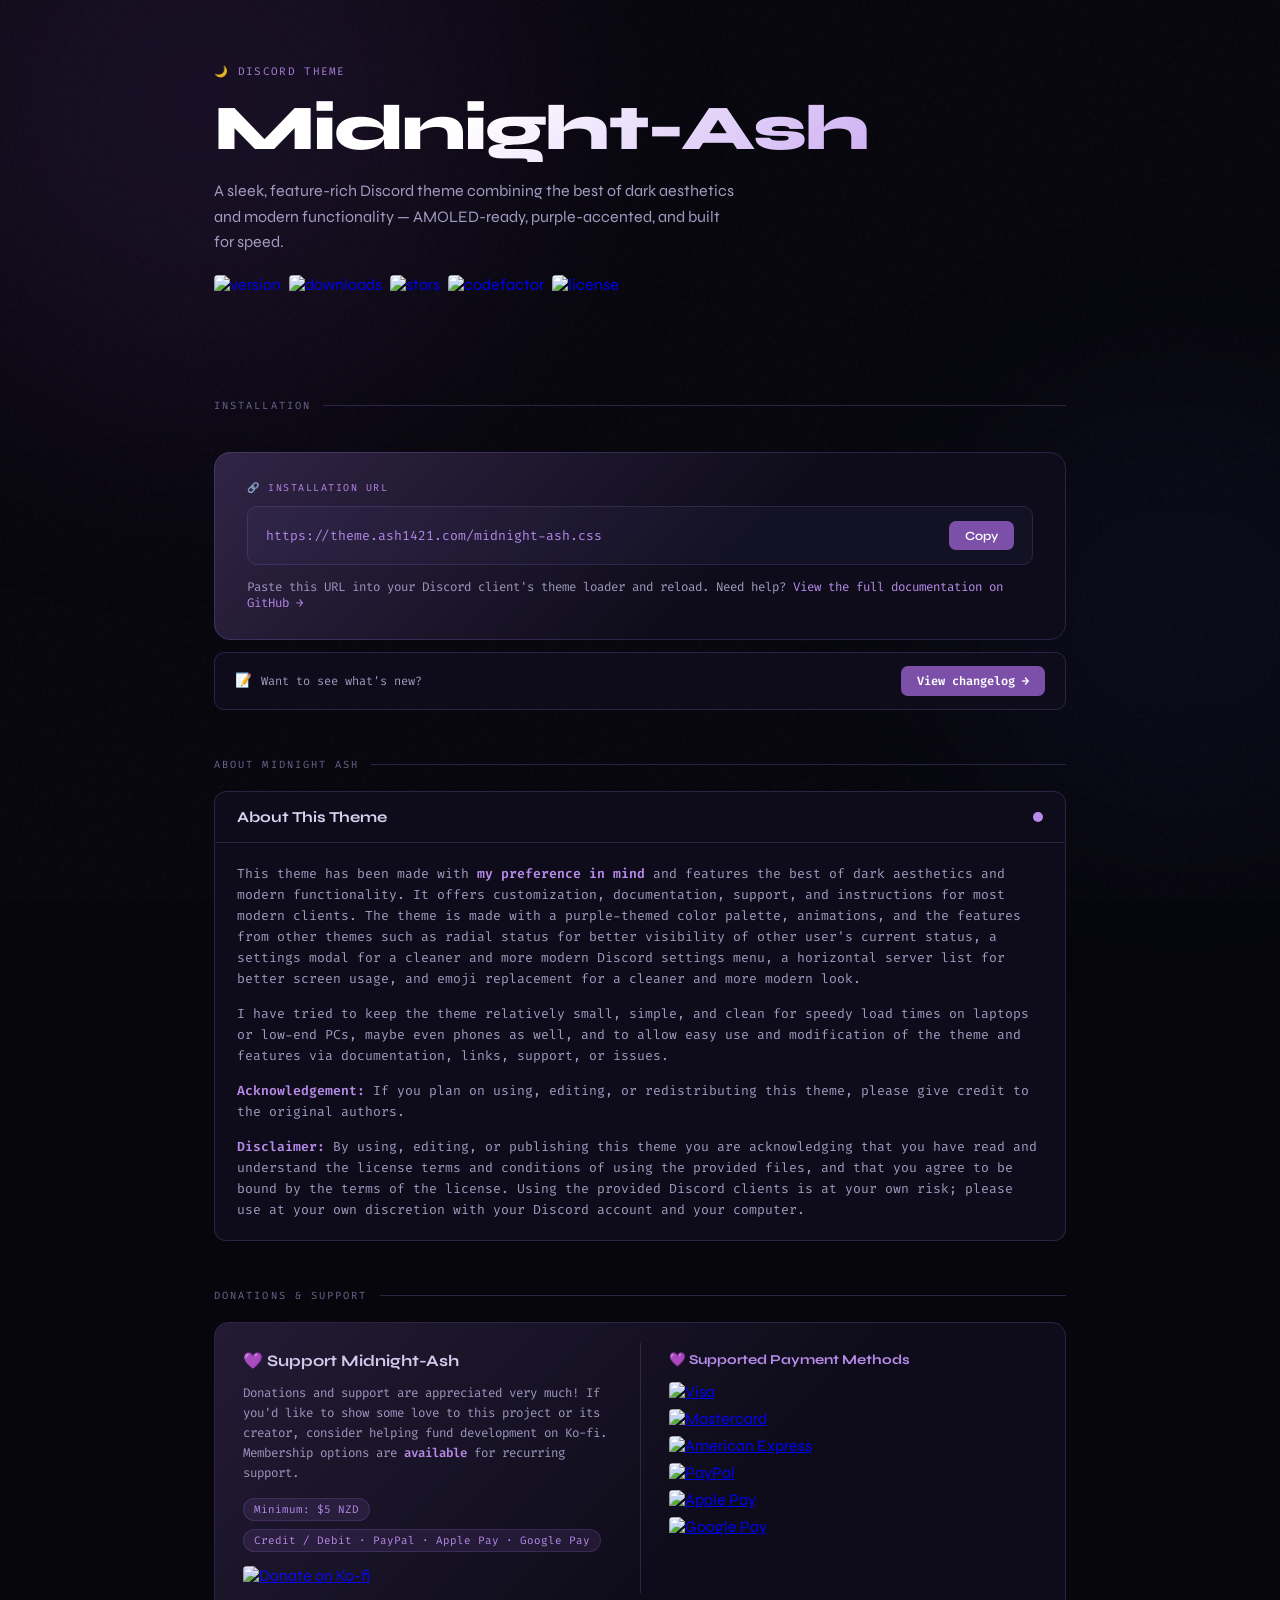
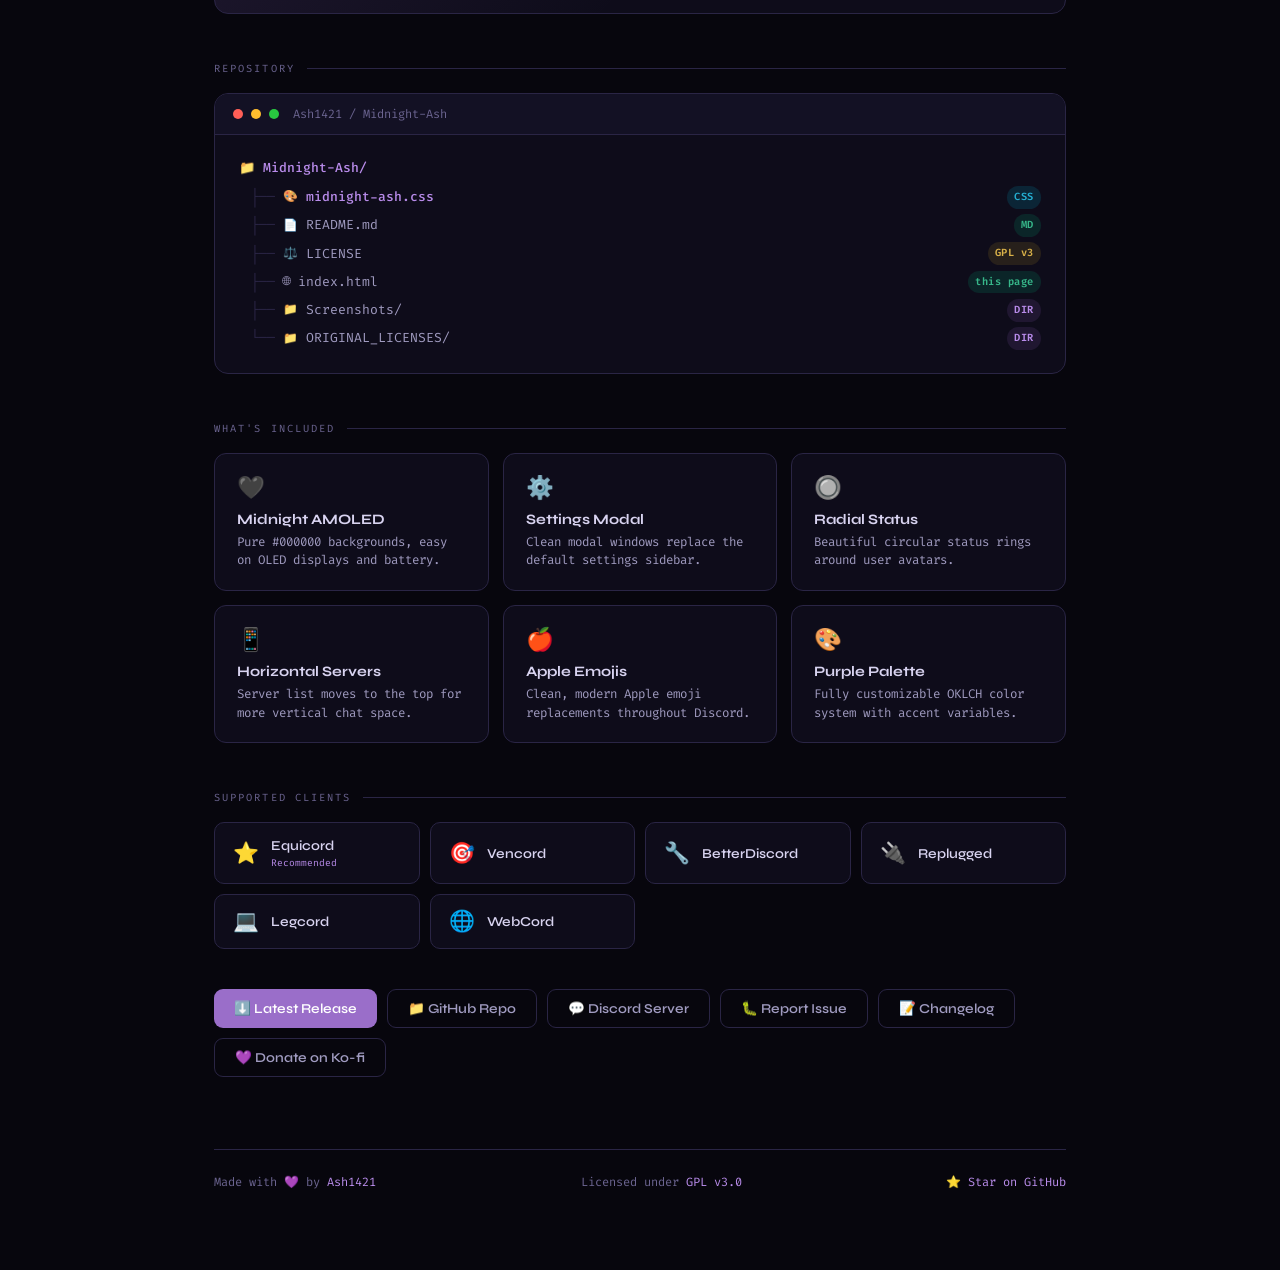
==== commit d60a7007: "Release - V7.2.0" ====
--- a/index.html
+++ b/index.html
@@ -119,35 +119,35 @@
 				<div class="about-body">
 					<p>
 						This theme has been made with
-						<strong>my prefrence in mind</strong> and features the best of dark
-						aesthetics and modern functionality, it offers customization,
-						documentation, support and instructions for most modern clients. The
-						theme is made with a purple favorited color palette, animations and
-						the lovely features from the other themes such as radial status for
-						better status of other users curent state, settings modal for a
-						better and nicer look of the discord settings menu allowing a more
-						modern look while giving the user a more transparent menu for better
-						viewability, a horizontal server list for better screen usage, and
-						emoji replace for cleaner and more modern emojis.
+						<strong>my preference in mind</strong> and features the best of dark
+						aesthetics and modern functionality. It offers customization,
+						documentation, support, and instructions for most modern clients. The
+						theme is made with a purple-themed color palette, animations, and the
+						features from other themes such as radial status for better visibility of
+						other user's current status, a settings modal for a cleaner and more
+						modern Discord settings menu, a horizontal server list for better screen
+						usage, and emoji replacement for a cleaner and more modern look.
 					</p>
+
 					<p>
-						I have tried to keep the theme reletively small simple and clean for
-						speedy load times on laptops or low end pc's, maybe even phones as
-						well, and have the easy use and modification of the theme and
-						features via documentation, links, support, or issues.
+						I have tried to keep the theme relatively small, simple, and clean for
+						speedy load times on laptops or low-end PCs, maybe even phones as well,
+						and to allow easy use and modification of the theme and features via
+						documentation, links, support, or issues.
 					</p>
+
 					<p>
 						<strong>Acknowledgement:</strong> If you plan on using, editing, or
-						redistributing this theme, please give credit to the original
-						authors.
+						redistributing this theme, please give credit to the original authors.
 					</p>
+
 					<p>
-						<strong>Disclaimer:</strong> By using, editing, or publishing this
-						theme you are acknowledging that you have read and understand the
-						license terms and conditions of using the provided files, and that
-						you agree to be bound by the terms of the license. Using the
-						provided Discord Clients is at your own risk, please use at your own
-						discretion of your discord account and your computer.
+						<strong>Disclaimer:</strong> By using, editing, or publishing this theme
+						you are acknowledging that you have read and understand the license terms
+						and conditions of using the provided files, and that you agree to be bound
+						by the terms of the license. Using the provided Discord clients is at your
+						own risk; please use at your own discretion with your Discord account and
+						your computer.
 					</p>
 				</div>
 			</div>
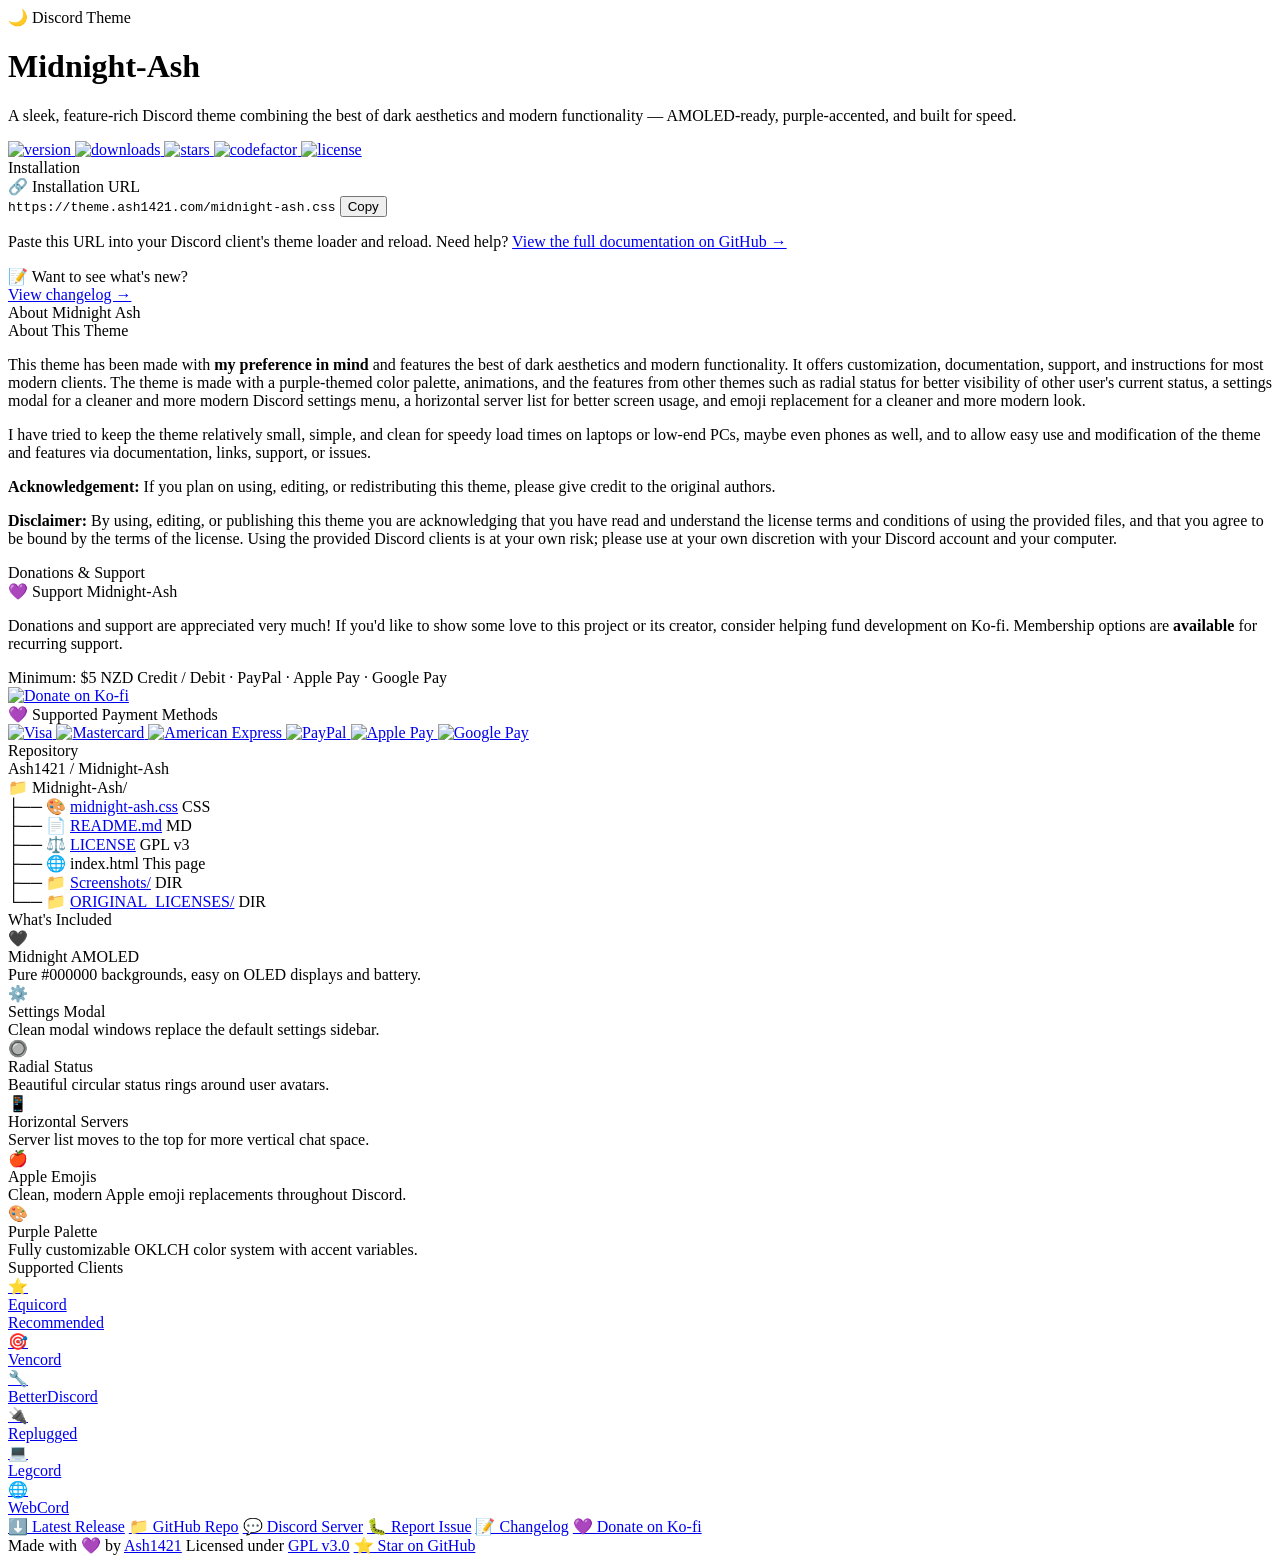
==== commit be1ad097: "Release - V7.4.0" ====
--- a/index.html
+++ b/index.html
@@ -274,7 +274,7 @@
 							<span class="tree-line">├──</span>
 							<span class="icon">🌐</span>
 							<span>index.html</span>
-							<span class="file-badge md">this page</span>
+							<span class="file-badge md">This page</span>
 						</div>
 						<div class="tree-item">
 							<span class="tree-line">├──</span>
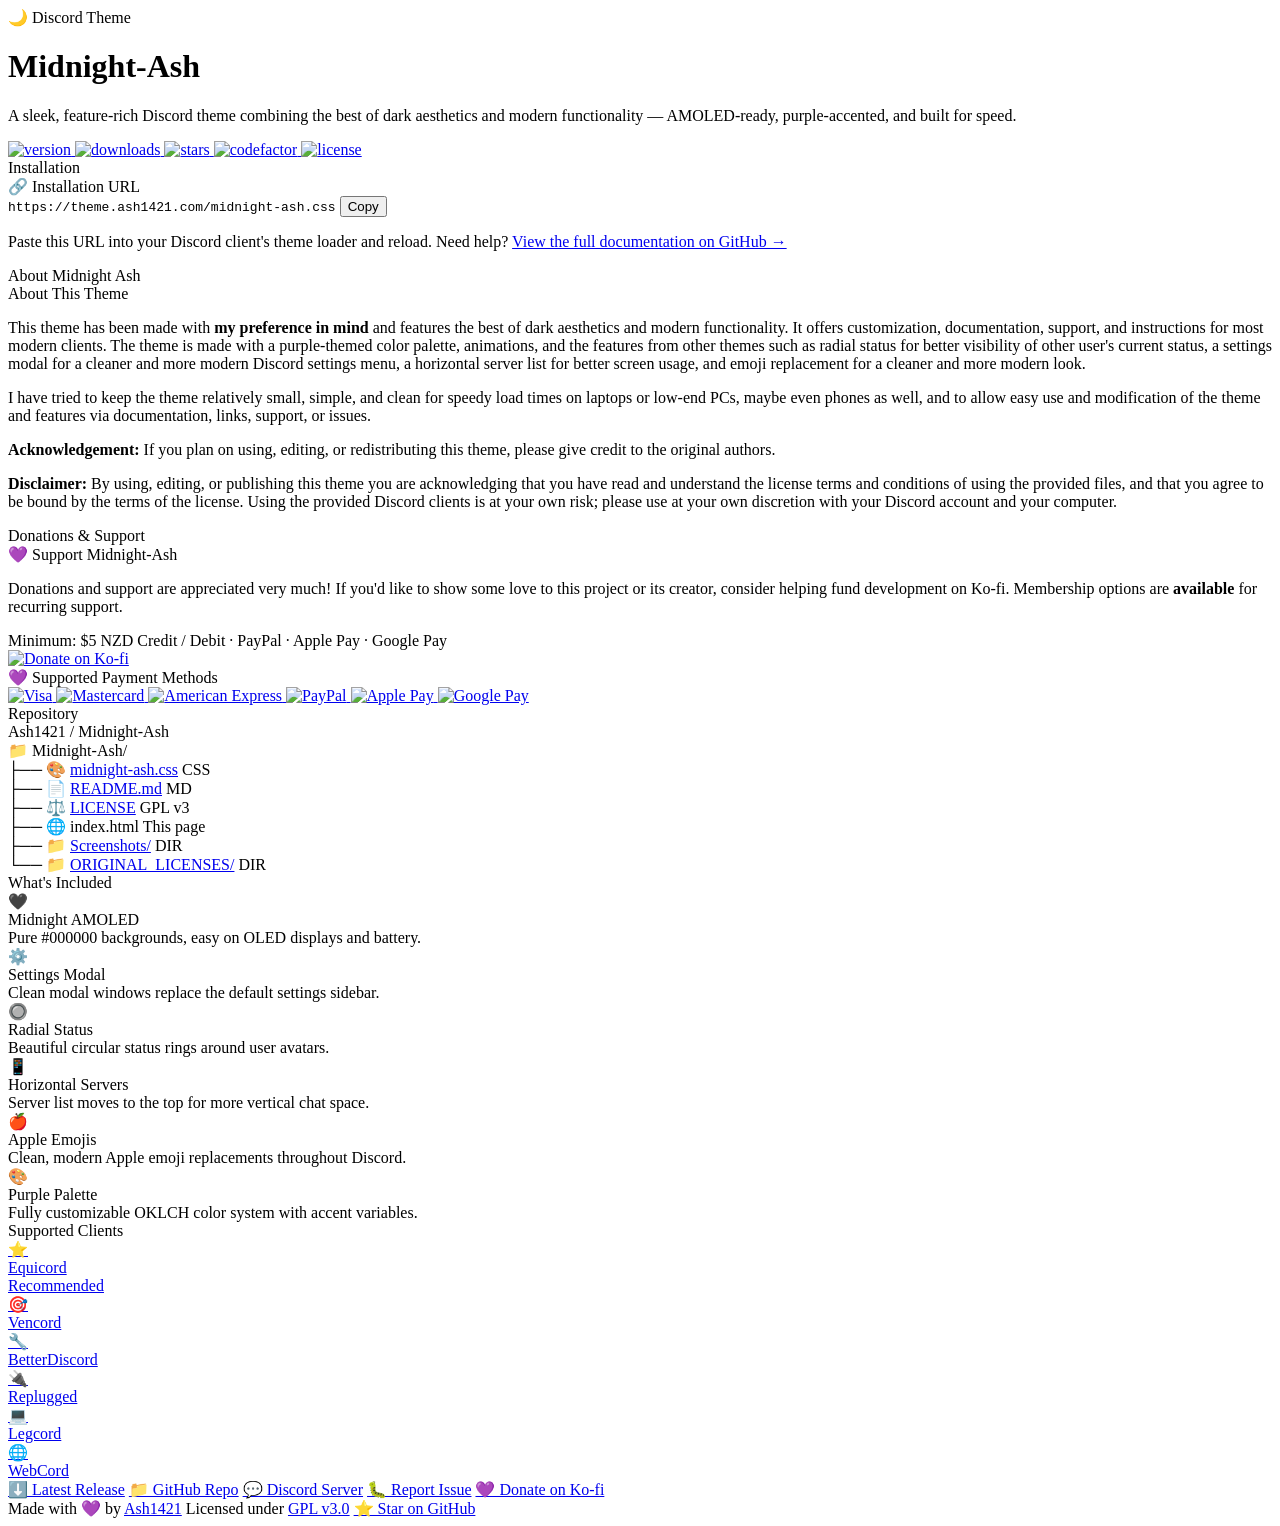
==== commit f716882d: "Release - V8.0.0 Removed changelog, and changelog related stuff, read commits and docs, too much wor" ====
--- a/index.html
+++ b/index.html
@@ -97,7 +97,7 @@
 				</p>
 			</div>
 
-			<div class="changelog-strip">
+			<!-- <div class="changelog-strip">
 				<div class="changelog-strip-left">
 					<span class="icon">📝</span>
 					<span>Want to see what's new?</span>
@@ -108,7 +108,7 @@
 					target="_blank"
 					>View changelog →</a
 				>
-			</div>
+			</div> -->
 
 			<div class="section-head">About Midnight Ash</div>
 			<div class="about-card">
@@ -121,33 +121,35 @@
 						This theme has been made with
 						<strong>my preference in mind</strong> and features the best of dark
 						aesthetics and modern functionality. It offers customization,
-						documentation, support, and instructions for most modern clients. The
-						theme is made with a purple-themed color palette, animations, and the
-						features from other themes such as radial status for better visibility of
-						other user's current status, a settings modal for a cleaner and more
-						modern Discord settings menu, a horizontal server list for better screen
-						usage, and emoji replacement for a cleaner and more modern look.
+						documentation, support, and instructions for most modern clients.
+						The theme is made with a purple-themed color palette, animations,
+						and the features from other themes such as radial status for better
+						visibility of other user's current status, a settings modal for a
+						cleaner and more modern Discord settings menu, a horizontal server
+						list for better screen usage, and emoji replacement for a cleaner
+						and more modern look.
 					</p>
 
 					<p>
-						I have tried to keep the theme relatively small, simple, and clean for
-						speedy load times on laptops or low-end PCs, maybe even phones as well,
-						and to allow easy use and modification of the theme and features via
-						documentation, links, support, or issues.
+						I have tried to keep the theme relatively small, simple, and clean
+						for speedy load times on laptops or low-end PCs, maybe even phones
+						as well, and to allow easy use and modification of the theme and
+						features via documentation, links, support, or issues.
 					</p>
 
 					<p>
 						<strong>Acknowledgement:</strong> If you plan on using, editing, or
-						redistributing this theme, please give credit to the original authors.
+						redistributing this theme, please give credit to the original
+						authors.
 					</p>
 
 					<p>
-						<strong>Disclaimer:</strong> By using, editing, or publishing this theme
-						you are acknowledging that you have read and understand the license terms
-						and conditions of using the provided files, and that you agree to be bound
-						by the terms of the license. Using the provided Discord clients is at your
-						own risk; please use at your own discretion with your Discord account and
-						your computer.
+						<strong>Disclaimer:</strong> By using, editing, or publishing this
+						theme you are acknowledging that you have read and understand the
+						license terms and conditions of using the provided files, and that
+						you agree to be bound by the terms of the license. Using the
+						provided Discord clients is at your own risk; please use at your own
+						discretion with your Discord account and your computer.
 					</p>
 				</div>
 			</div>
@@ -412,11 +414,11 @@
 					href="https://github.com/Ash1421/Midnight-Ash/issues/new"
 					>🐛 Report Issue</a
 				>
-				<a
+				<!-- <a
 					class="btn ghost"
 					href="https://github.com/Ash1421/Midnight-Ash#-changelog"
 					>📝 Changelog</a
-				>
+				> -->
 				<a class="btn ghost" href="https://kofi.ash1421.com" target="_blank"
 					>💜 Donate on Ko-fi</a
 				>
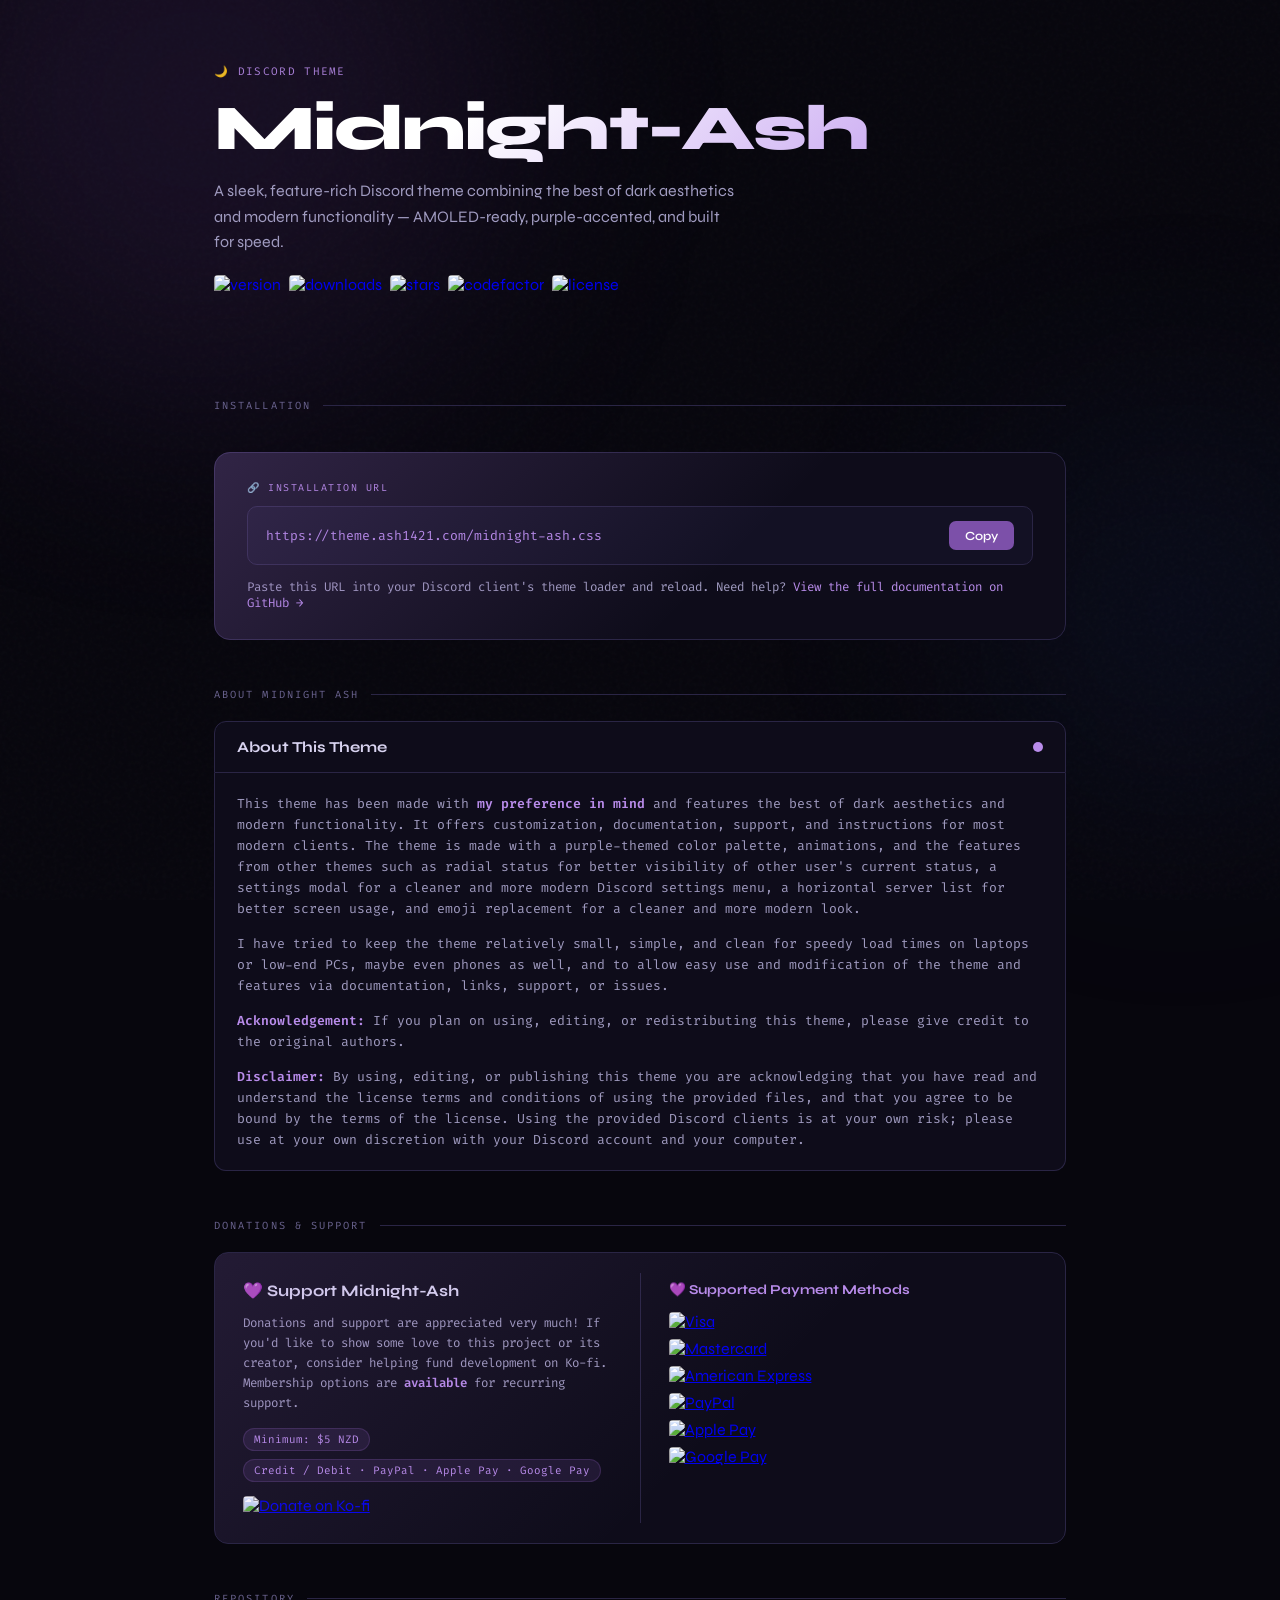
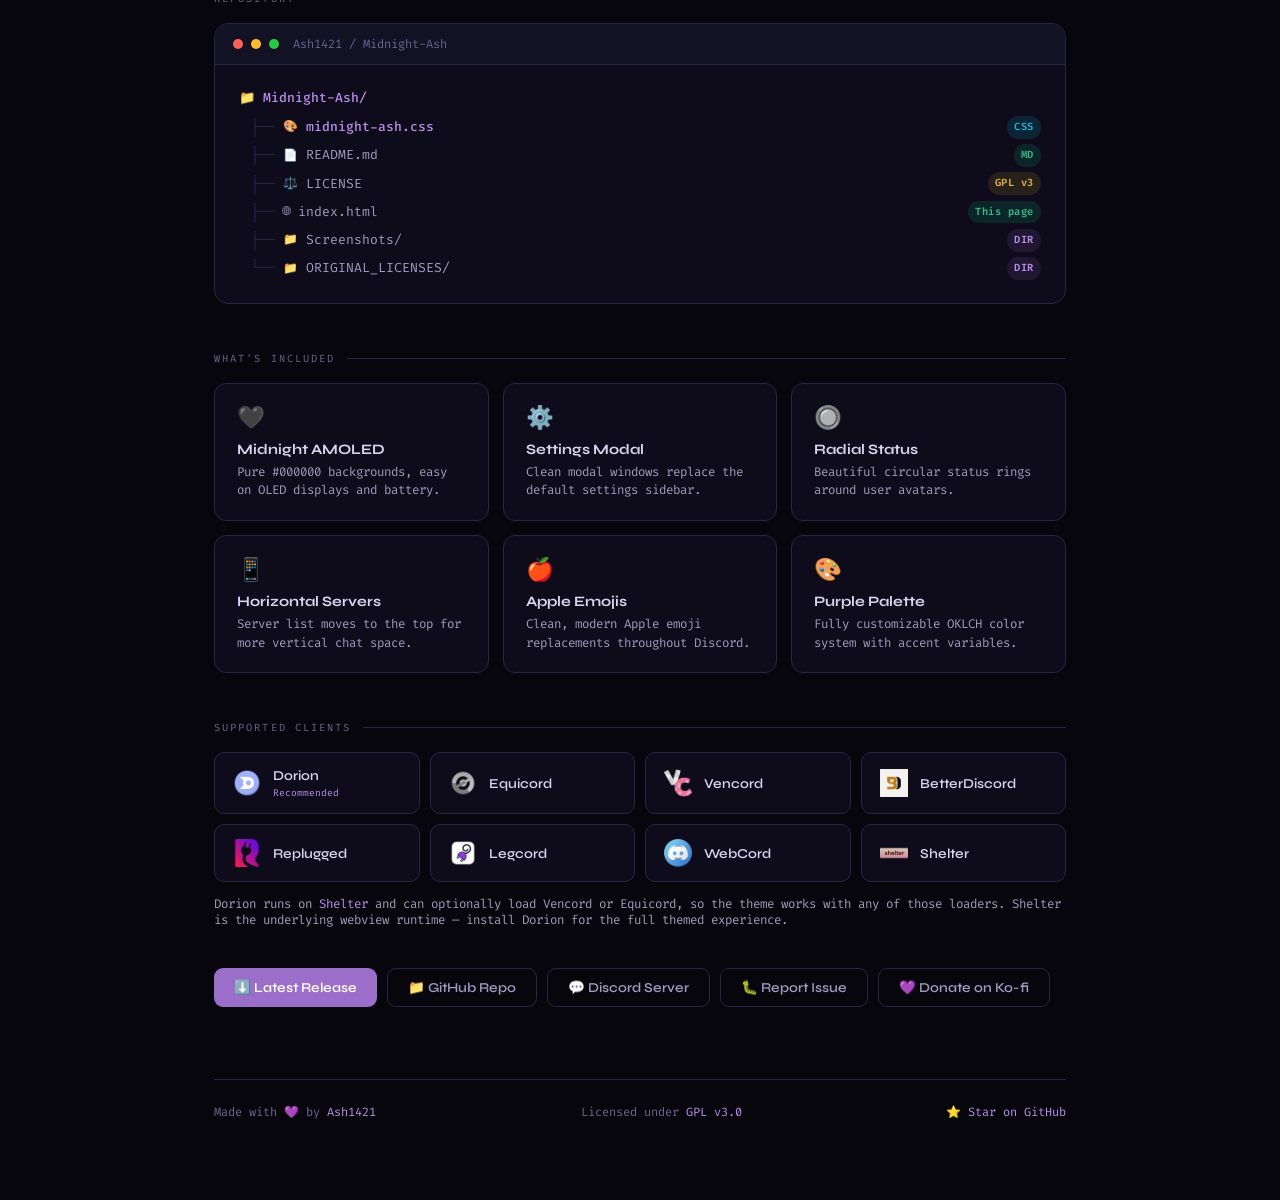
==== commit 89585bf2: "feat: single-file theme + Nov 2026 client support V8.3.0 - Rebuilt midnight-ash.css as single self-c" ====
--- a/index.html
+++ b/index.html
@@ -350,52 +350,97 @@
 
 			<div class="section-head">Supported Clients</div>
 			<div class="clients">
+				<a class="client-card" href="https://dorion.spikehd.dev/" target="_blank">
+					<span class="client-icon">
+						<img src="assets/clients/dorion.png" alt="" width="28" height="28" />
+					</span>
+					<div>
+						<div class="client-name">Dorion</div>
+						<div class="client-rec">Recommended</div>
+					</div>
+				</a>
 				<a class="client-card" href="https://equicord.org/" target="_blank">
-					<span class="client-icon">⭐</span>
+					<span class="client-icon">
+						<img
+							class="client-logo-invert"
+							src="assets/clients/equicord.png"
+							alt=""
+							width="28"
+							height="28"
+						/>
+					</span>
 					<div>
 						<div class="client-name">Equicord</div>
-						<div class="client-rec">Recommended</div>
 					</div>
 				</a>
 				<a class="client-card" href="https://vencord.dev/" target="_blank">
-					<span class="client-icon">🎯</span>
+					<span class="client-icon">
+						<img src="assets/clients/vencord.png" alt="" width="28" height="28" />
+					</span>
 					<div>
 						<div class="client-name">Vencord</div>
 					</div>
 				</a>
-				<a
-					class="client-card"
-					href="https://betterdiscord.app/"
-					target="_blank"
-				>
-					<span class="client-icon">🔧</span>
+				<a class="client-card" href="https://betterdiscord.app/" target="_blank">
+					<span class="client-icon">
+						<img
+							class="client-logo-invert"
+							src="assets/clients/betterdiscord.png"
+							alt=""
+							width="28"
+							height="28"
+						/>
+					</span>
 					<div>
 						<div class="client-name">BetterDiscord</div>
 					</div>
 				</a>
 				<a class="client-card" href="https://replugged.dev/" target="_blank">
-					<span class="client-icon">🔌</span>
+					<span class="client-icon">
+						<img src="assets/clients/replugged.png" alt="" width="28" height="28" />
+					</span>
 					<div>
 						<div class="client-name">Replugged</div>
 					</div>
 				</a>
 				<a class="client-card" href="https://legcord.app/" target="_blank">
-					<span class="client-icon">💻</span>
+					<span class="client-icon">
+						<img src="assets/clients/legcord.png" alt="" width="28" height="28" />
+					</span>
 					<div>
 						<div class="client-name">Legcord</div>
 					</div>
 				</a>
-				<a
-					class="client-card"
-					href="https://github.com/SpacingBat3/WebCord"
-					target="_blank"
-				>
-					<span class="client-icon">🌐</span>
+				<a class="client-card" href="https://github.com/SpacingBat3/WebCord" target="_blank">
+					<span class="client-icon">
+						<img src="assets/clients/webcord.png" alt="" width="28" height="28" />
+					</span>
 					<div>
 						<div class="client-name">WebCord</div>
 					</div>
 				</a>
-			</div>
+				<a class="client-card" href="https://github.com/uwu/Shelter" target="_blank">
+					<span class="client-icon">
+						<img
+							class="client-logo-invert"
+							src="assets/clients/shelter.png"
+							alt=""
+							width="28"
+							height="28"
+						/>
+					</span>
+					<div>
+						<div class="client-name">Shelter</div>
+					</div>
+				</a>
+			</div>
+			<p class="install-help">
+				Dorion runs on
+				<a href="https://github.com/uwu/Shelter" target="_blank">Shelter</a>
+				and can optionally load Vencord or Equicord, so the theme works with
+				any of those loaders. Shelter is the underlying webview runtime —
+				install Dorion for the full themed experience.
+			</p>
 
 			<div class="links">
 				<a
--- a/assets/css/style.css
+++ b/assets/css/style.css
@@ -0,0 +1,740 @@
+*,
+*::before,
+*::after {
+	box-sizing: border-box;
+	margin: 0;
+	padding: 0;
+}
+
+:root {
+	--bg: #07060d;
+	--bg2: #0e0c1a;
+	--bg3: #131124;
+	--surface: #1a1730;
+	--border: #2a2545;
+	--p1: oklch(72% 0.14 305);
+	--p2: oklch(62% 0.14 305);
+	--p3: oklch(52% 0.14 305);
+	--dim: #6b6490;
+	--text: #d8d3f0;
+	--text2: #a09bc0;
+	--green: oklch(70% 0.13 165);
+	--yellow: oklch(78% 0.13 88);
+	--blue: oklch(70% 0.12 220);
+}
+
+html {
+	scroll-behavior: smooth;
+}
+
+body {
+	background: var(--bg);
+	color: var(--text);
+	font-family: "Syne", sans-serif;
+	min-height: 100vh;
+	overflow-x: hidden;
+}
+
+body::before {
+	content: "";
+	position: fixed;
+	inset: 0;
+	background-image: url("data:image/svg+xml,%3Csvg viewBox='0 0 256 256' xmlns='http://www.w3.org/2000/svg'%3E%3Cfilter id='n'%3E%3CfeTurbulence type='fractalNoise' baseFrequency='0.9' numOctaves='4' stitchTiles='stitch'/%3E%3C/filter%3E%3Crect width='100%25' height='100%25' filter='url(%23n)' opacity='0.04'/%3E%3C/svg%3E");
+	pointer-events: none;
+	z-index: 0;
+	opacity: 0.6;
+}
+
+.glow-orb {
+	position: fixed;
+	border-radius: 50%;
+	filter: blur(120px);
+	pointer-events: none;
+	z-index: 0;
+}
+.glow-orb.a {
+	width: 600px;
+	height: 600px;
+	background: oklch(55% 0.18 305 / 0.12);
+	top: -200px;
+	left: -100px;
+	animation: drift 14s ease-in-out infinite alternate;
+}
+.glow-orb.b {
+	width: 400px;
+	height: 400px;
+	background: oklch(50% 0.15 260 / 0.08);
+	bottom: 10%;
+	right: -100px;
+	animation: drift 18s ease-in-out infinite alternate-reverse;
+}
+@keyframes drift {
+	from {
+		transform: translate(0, 0);
+	}
+	to {
+		transform: translate(40px, 30px);
+	}
+}
+
+.wrap {
+	position: relative;
+	z-index: 1;
+	max-width: 900px;
+	margin: 0 auto;
+	padding: 0 24px 80px;
+}
+
+header {
+	padding: 64px 0 48px;
+	display: flex;
+	flex-direction: column;
+	gap: 16px;
+	animation: fadeUp 0.7s ease both;
+}
+.tag {
+	font-family: "Fira Code", monospace;
+	font-size: 11px;
+	letter-spacing: 0.12em;
+	color: var(--p1);
+	text-transform: uppercase;
+	opacity: 0.9;
+}
+h1 {
+	font-size: clamp(2.4rem, 6vw, 4rem);
+	font-weight: 800;
+	line-height: 1.05;
+	letter-spacing: -0.03em;
+	background: linear-gradient(135deg, #fff 30%, var(--p1) 100%);
+	-webkit-background-clip: text;
+	-webkit-text-fill-color: transparent;
+	background-clip: text;
+}
+.subtitle {
+	color: var(--text2);
+	font-size: 1rem;
+	font-weight: 400;
+	max-width: 520px;
+	line-height: 1.6;
+}
+
+.badges {
+	display: flex;
+	flex-wrap: wrap;
+	gap: 8px;
+	margin-top: 4px;
+	animation: fadeUp 0.7s 0.1s ease both;
+}
+.badges img {
+	height: 28px;
+	border-radius: 4px;
+}
+
+.install-box {
+	background: var(--bg2);
+	border: 1px solid var(--border);
+	border-radius: 16px;
+	padding: 28px 32px;
+	margin: 40px 0 12px;
+	position: relative;
+	animation: fadeUp 0.7s 0.2s ease both;
+}
+.install-box::before {
+	content: "";
+	position: absolute;
+	inset: -1px;
+	border-radius: 16px;
+	background: linear-gradient(135deg, var(--p2) 0%, transparent 60%);
+	opacity: 0.25;
+	pointer-events: none;
+}
+.install-label {
+	font-family: "Fira Code", monospace;
+	font-size: 10px;
+	letter-spacing: 0.15em;
+	color: var(--p1);
+	text-transform: uppercase;
+	margin-bottom: 12px;
+}
+.install-url {
+	display: flex;
+	align-items: center;
+	gap: 12px;
+	background: var(--bg3);
+	border: 1px solid var(--border);
+	border-radius: 10px;
+	padding: 14px 18px;
+}
+.install-url code {
+	font-family: "Fira Code", monospace;
+	font-size: 0.82rem;
+	color: var(--p1);
+	flex: 1;
+	word-break: break-all;
+}
+.copy-btn {
+	background: var(--p3);
+	color: #fff;
+	border: none;
+	border-radius: 7px;
+	padding: 7px 16px;
+	font-family: "Syne", sans-serif;
+	font-size: 0.78rem;
+	font-weight: 600;
+	cursor: pointer;
+	transition:
+		background 0.2s,
+		transform 0.1s;
+	white-space: nowrap;
+}
+.copy-btn:hover {
+	background: var(--p2);
+	transform: translateY(-1px);
+}
+.copy-btn:active {
+	transform: translateY(0);
+}
+.copy-btn.copied {
+	background: var(--green);
+}
+.install-help {
+	margin-top: 14px;
+	font-size: 0.78rem;
+	color: var(--text2);
+	font-family: "Fira Code", monospace;
+}
+.install-help a {
+	color: var(--p1);
+	text-decoration: none;
+}
+.install-help a:hover {
+	text-decoration: underline;
+}
+
+.changelog-strip {
+	background: var(--bg2);
+	border: 1px solid var(--border);
+	border-radius: 10px;
+	padding: 13px 20px;
+	margin-bottom: 40px;
+	display: flex;
+	align-items: center;
+	justify-content: space-between;
+	gap: 12px;
+	flex-wrap: wrap;
+	animation: fadeUp 0.7s 0.22s ease both;
+}
+.changelog-strip-left {
+	display: flex;
+	align-items: center;
+	gap: 9px;
+	font-family: "Fira Code", monospace;
+	font-size: 0.75rem;
+	color: var(--text2);
+}
+.changelog-strip-left span.icon {
+	font-size: 0.85rem;
+}
+.changelog-btn {
+	background: var(--p3);
+	color: #fff;
+	border: none;
+	border-radius: 7px;
+	padding: 7px 16px;
+	font-family: "Fira Code", monospace;
+	font-size: 0.75rem;
+	font-weight: 600;
+	cursor: pointer;
+	text-decoration: none;
+	white-space: nowrap;
+	transition:
+		background 0.2s,
+		transform 0.1s;
+	display: inline-block;
+}
+.changelog-btn:hover {
+	background: var(--p2);
+	transform: translateY(-1px);
+}
+.changelog-btn:active {
+	transform: translateY(0);
+}
+
+.section-head {
+	font-size: 0.65rem;
+	font-family: "Fira Code", monospace;
+	letter-spacing: 0.2em;
+	text-transform: uppercase;
+	color: var(--dim);
+	margin: 48px 0 18px;
+	display: flex;
+	align-items: center;
+	gap: 12px;
+}
+.section-head::after {
+	content: "";
+	flex: 1;
+	height: 1px;
+	background: var(--border);
+}
+
+.filetree {
+	background: var(--bg2);
+	border: 1px solid var(--border);
+	border-radius: 14px;
+	overflow: hidden;
+	animation: fadeUp 0.7s 0.25s ease both;
+}
+.filetree-bar {
+	background: var(--bg3);
+	border-bottom: 1px solid var(--border);
+	padding: 12px 18px;
+	display: flex;
+	align-items: center;
+	gap: 8px;
+}
+.dot {
+	width: 10px;
+	height: 10px;
+	border-radius: 50%;
+}
+.dot.r {
+	background: #ff5f57;
+}
+.dot.y {
+	background: #ffbd2e;
+}
+.dot.g {
+	background: #28c840;
+}
+.filetree-title {
+	font-family: "Fira Code", monospace;
+	font-size: 0.75rem;
+	color: var(--dim);
+	margin-left: 6px;
+}
+.tree {
+	padding: 20px 24px;
+	font-family: "Fira Code", monospace;
+	font-size: 0.82rem;
+	line-height: 2;
+}
+.tree-root {
+	color: var(--p1);
+	font-weight: 500;
+	margin-bottom: 2px;
+}
+.tree-indent {
+	padding-left: 12px;
+}
+.tree-item {
+	display: flex;
+	align-items: center;
+	gap: 8px;
+	padding: 1px 0;
+	color: var(--text2);
+	transition: color 0.15s;
+}
+.tree-item:hover {
+	color: var(--text);
+}
+.tree-item .icon {
+	font-size: 0.9em;
+}
+.tree-item.file-main {
+	color: var(--p1);
+	font-weight: 500;
+}
+.tree-line {
+	color: var(--border);
+	user-select: none;
+}
+.tree-item a {
+	color: inherit;
+	text-decoration: none;
+}
+.tree-item a:hover {
+	text-decoration: underline;
+}
+.file-badge {
+	font-size: 0.65rem;
+	padding: 1px 7px;
+	border-radius: 20px;
+	margin-left: auto;
+	font-weight: 600;
+	letter-spacing: 0.05em;
+}
+.file-badge.css {
+	background: oklch(55% 0.15 215 / 0.2);
+	color: var(--blue);
+}
+.file-badge.md {
+	background: oklch(55% 0.13 165 / 0.2);
+	color: var(--green);
+}
+.file-badge.txt {
+	background: oklch(55% 0.1 88 / 0.2);
+	color: var(--yellow);
+}
+.file-badge.dir {
+	background: oklch(55% 0.14 305 / 0.15);
+	color: var(--p1);
+}
+
+.features {
+	display: grid;
+	grid-template-columns: repeat(auto-fill, minmax(240px, 1fr));
+	gap: 14px;
+	animation: fadeUp 0.7s 0.3s ease both;
+}
+.feature-card {
+	background: var(--bg2);
+	border: 1px solid var(--border);
+	border-radius: 12px;
+	padding: 20px 22px;
+	transition:
+		border-color 0.2s,
+		transform 0.2s;
+}
+.feature-card:hover {
+	border-color: var(--p3);
+	transform: translateY(-2px);
+}
+.feature-icon {
+	font-size: 1.4rem;
+	margin-bottom: 10px;
+}
+.feature-name {
+	font-weight: 700;
+	font-size: 0.9rem;
+	margin-bottom: 5px;
+	color: var(--text);
+}
+.feature-desc {
+	font-size: 0.78rem;
+	color: var(--text2);
+	line-height: 1.5;
+	font-family: "Fira Code", monospace;
+}
+
+.clients {
+	display: grid;
+	grid-template-columns: repeat(auto-fill, minmax(200px, 1fr));
+	gap: 10px;
+	animation: fadeUp 0.7s 0.35s ease both;
+}
+.client-card {
+	background: var(--bg2);
+	border: 1px solid var(--border);
+	border-radius: 10px;
+	padding: 14px 18px;
+	display: flex;
+	align-items: center;
+	gap: 12px;
+	text-decoration: none;
+	color: var(--text);
+	transition:
+		border-color 0.2s,
+		background 0.2s;
+}
+.client-card:hover {
+	border-color: var(--p3);
+	background: var(--surface);
+}
+.client-icon {
+	width: 28px;
+	height: 28px;
+	display: inline-flex;
+	align-items: center;
+	justify-content: center;
+	flex-shrink: 0;
+	font-size: 1.3rem;
+}
+.client-icon img {
+	width: 100%;
+	height: 100%;
+	object-fit: contain;
+	display: block;
+}
+.client-icon .client-logo-invert {
+	filter: invert(1);
+}
+.client-name {
+	font-size: 0.85rem;
+	font-weight: 600;
+}
+.client-rec {
+	font-family: "Fira Code", monospace;
+	font-size: 0.6rem;
+	color: var(--p1);
+	margin-top: 2px;
+}
+
+.about-card {
+	margin: 20px 0;
+	animation: fadeUp 0.7s 0.38s ease both;
+}
+.about-header {
+	background: var(--bg2);
+	border: 1px solid var(--border);
+	border-radius: 12px 12px 0 0;
+	padding: 16px 22px;
+	font-weight: 700;
+	font-size: 0.95rem;
+	color: var(--text);
+	display: flex;
+	align-items: center;
+	justify-content: space-between;
+}
+.status-dot {
+	width: 10px;
+	height: 10px;
+	border-radius: 50%;
+	background: var(--p1);
+	box-shadow: 0 0 0 0 var(--p1);
+	animation: pulse 2s ease-out infinite;
+}
+@keyframes pulse {
+	0% {
+		box-shadow: 0 0 0 0 var(--p1);
+	}
+	50% {
+		box-shadow: 0 0 0 8px rgba(125, 80, 168, 0);
+	}
+	100% {
+		box-shadow: 0 0 0 0 rgba(125, 80, 168, 0);
+	}
+}
+.about-body {
+	background: var(--bg2);
+	border: 1px solid var(--border);
+	border-top: none;
+	border-radius: 0 0 12px 12px;
+	padding: 20px 22px;
+}
+.about-body p {
+	font-size: 0.82rem;
+	color: var(--text2);
+	line-height: 1.6;
+	margin-bottom: 14px;
+	font-family: "Fira Code", monospace;
+}
+.about-body p:last-child {
+	margin-bottom: 0;
+}
+.about-body strong {
+	color: var(--p1);
+	font-weight: 600;
+}
+
+.links {
+	display: flex;
+	flex-wrap: wrap;
+	gap: 10px;
+	margin-top: 40px;
+	animation: fadeUp 0.7s 0.4s ease both;
+}
+.btn {
+	display: inline-flex;
+	align-items: center;
+	gap: 8px;
+	padding: 10px 20px;
+	border-radius: 9px;
+	font-size: 0.85rem;
+	font-weight: 600;
+	text-decoration: none;
+	transition:
+		opacity 0.2s,
+		transform 0.15s;
+}
+.btn:hover {
+	opacity: 0.85;
+	transform: translateY(-1px);
+}
+.btn.primary {
+	background: var(--p2);
+	color: #fff;
+}
+.btn.ghost {
+	background: transparent;
+	border: 1px solid var(--border);
+	color: var(--text2);
+}
+.btn.ghost:hover {
+	border-color: var(--p3);
+	color: var(--text);
+}
+
+footer {
+	margin-top: 72px;
+	padding-top: 24px;
+	border-top: 1px solid var(--border);
+	display: flex;
+	align-items: center;
+	justify-content: space-between;
+	flex-wrap: wrap;
+	gap: 12px;
+	font-size: 0.75rem;
+	color: var(--dim);
+	font-family: "Fira Code", monospace;
+	animation: fadeUp 0.7s 0.45s ease both;
+}
+footer a {
+	color: var(--p1);
+	text-decoration: none;
+}
+footer a:hover {
+	text-decoration: underline;
+}
+
+@keyframes fadeUp {
+	from {
+		opacity: 0;
+		transform: translateY(18px);
+	}
+	to {
+		opacity: 1;
+		transform: translateY(0);
+	}
+}
+
+@media (max-width: 600px) {
+	.install-url {
+		flex-direction: column;
+		align-items: flex-start;
+	}
+	.copy-btn {
+		align-self: flex-end;
+	}
+	footer {
+		flex-direction: column;
+	}
+}
+
+.donate-card {
+	background: var(--bg2);
+	border: 1px solid var(--border);
+	border-radius: 14px;
+	overflow: hidden;
+	margin: 20px 0;
+	position: relative;
+	animation: fadeUp 0.7s 0.38s ease both;
+}
+.donate-card::before {
+	content: "";
+	position: absolute;
+	inset: -1px;
+	border-radius: 14px;
+	background: linear-gradient(135deg, var(--p2) 0%, transparent 60%);
+	opacity: 0.15;
+	pointer-events: none;
+}
+.donate-top {
+	display: grid;
+	grid-template-columns: 1fr auto 1fr;
+	gap: 0;
+}
+.donate-info {
+	padding: 28px;
+	display: flex;
+	flex-direction: column;
+	gap: 14px;
+}
+.donate-title {
+	font-size: 1rem;
+	font-weight: 700;
+	color: var(--text);
+}
+.donate-desc {
+	font-family: "Fira Code", monospace;
+	font-size: 0.78rem;
+	color: var(--text2);
+	line-height: 1.6;
+}
+.donate-desc strong {
+	color: var(--p1);
+	font-weight: 600;
+}
+.donate-meta {
+	display: flex;
+	flex-wrap: wrap;
+	gap: 8px;
+}
+.donate-pill {
+	font-family: "Fira Code", monospace;
+	font-size: 0.68rem;
+	background: oklch(55% 0.14 305 / 0.15);
+	color: var(--p1);
+	padding: 3px 10px;
+	border-radius: 20px;
+	border: 1px solid oklch(55% 0.14 305 / 0.25);
+	white-space: nowrap;
+}
+.kofi-btn img {
+	height: 28px;
+	border-radius: 4px;
+	transition:
+		opacity 0.2s,
+		transform 0.15s;
+}
+.kofi-btn:hover img {
+	opacity: 0.85;
+	transform: translateY(-1px);
+}
+.donate-divider {
+	width: 1px;
+	background: var(--border);
+	margin: 20px 0;
+}
+.donate-methods {
+	padding: 28px;
+	display: flex;
+	flex-direction: column;
+	gap: 14px;
+}
+.donate-methods-title {
+	font-size: 0.85rem;
+	font-weight: 700;
+	color: var(--p1);
+}
+.donate-badges {
+	display: flex;
+	flex-direction: column;
+	gap: 8px;
+	align-items: flex-start;
+}
+.donate-badges a img {
+	height: 26px;
+	border-radius: 4px;
+	transition:
+		opacity 0.2s,
+		transform 0.15s;
+}
+.donate-badges a:hover img {
+	opacity: 0.85;
+	transform: translateY(-1px);
+}
+
+@media (max-width: 680px) {
+	.donate-top {
+		grid-template-columns: 1fr;
+	}
+	.donate-divider {
+		width: auto;
+		height: 1px;
+		margin: 0 20px;
+	}
+}
+
+.badges a {
+	display: inline-flex;
+	text-decoration: none;
+	border-radius: 4px;
+	transition:
+		opacity 0.2s,
+		transform 0.15s;
+}
+.badges a:hover {
+	opacity: 0.82;
+	transform: translateY(-2px);
+}
